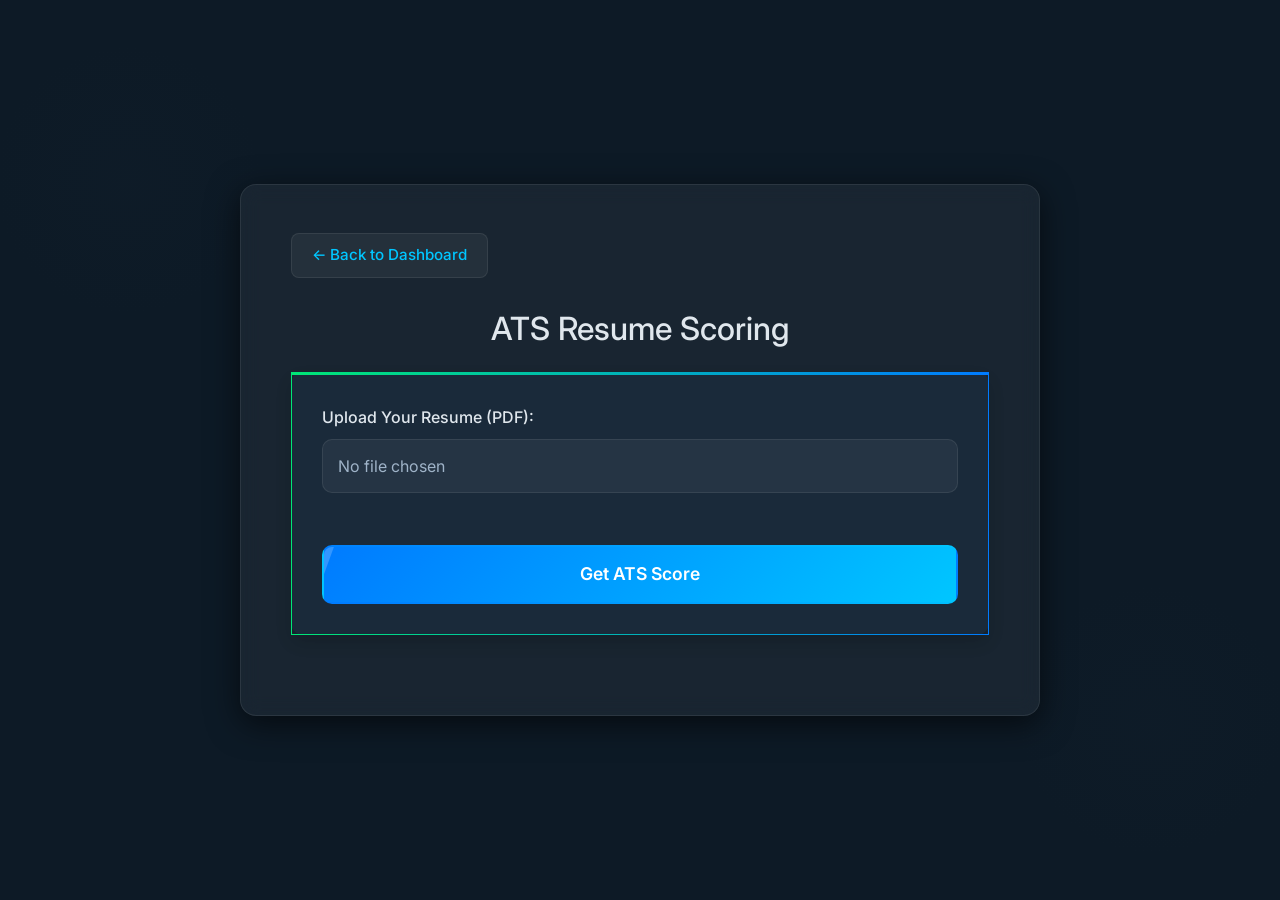
==== frontend/ats.html @ 173c1bef "chore: complete cleanup and deploy config" ====
<!DOCTYPE html>
<html lang="en">

<head>
  <meta charset="UTF-8">
  <meta name="viewport" content="width=device-width, initial-scale=1.0">
  <title>ATS Resume Score</title>
  <link href="https://cdn.jsdelivr.net/npm/bootstrap@5.3.0/dist/css/bootstrap.min.css" rel="stylesheet">
  <link href="https://fonts.googleapis.com/css2?family=Inter:wght@300;400;500;600;700;800&display=swap"
    rel="stylesheet">
  <script src="https://cdn.lordicon.com/lordicon.js"></script>

  <style>
    /* Global Variables - Directly from your provided CSS */
    :root {
      --primary-bg: #0d1a26;
      --secondary-bg: #1a2a3a;
      --accent-main: #007bff;
      --accent-light: #00c6ff;
      --highlight-green: #00e676;
      /* Vibrant green for dark theme highlights */

      --text-header: #ffffff;
      --text-body: #e0e7ed;
      --text-muted: #9fb3c8;

      --border-color: rgba(255, 255, 255, 0.08);
      --shadow-primary: rgba(0, 0, 0, 0.6);
      --shadow-secondary: rgba(0, 0, 0, 0.3);
      --glass-overlay: rgba(255, 255, 255, 0.05);
      --glass-blur: 10px;

      --gradient-button: linear-gradient(135deg, var(--accent-main) 0%, var(--accent-light) 100%);
      --gradient-card-border: linear-gradient(90deg, var(--highlight-green), var(--accent-main));

      /* RGB values for transparent colors */
      --highlight-green-rgb: 0, 230, 118;
      --accent-main-rgb: 0, 123, 255;
      --accent-light-rgb: 0, 198, 255;
      --text-header-rgb: 255, 255, 255;
      --text-body-rgb: 224, 231, 237;
    }

    /* Light Theme Overrides (using your provided Light Theme variables) */
    body.light-theme {
      --primary-bg: #f0f2f5;
      --secondary-bg: #ffffff;
      --accent-main: #1976d2;
      --accent-light: #2196f3;
      --highlight-green: #4caf50;

      --text-header: #212121;
      --text-body: #424242;
      --text-muted: #757575;

      --border-color: rgba(0, 0, 0, 0.08);
      --shadow-primary: rgba(0, 0, 0, 0.2);
      --shadow-secondary: rgba(0, 0, 0, 0.1);
      --glass-overlay: rgba(255, 255, 255, 0.5);

      --gradient-button: linear-gradient(135deg, var(--accent-main) 0%, var(--accent-light) 100%);
      --gradient-card-border: linear-gradient(90deg, var(--highlight-green), var(--accent-main));

      /* RGB values for transparent colors */
      --highlight-green-rgb: 76, 175, 80;
      --accent-main-rgb: 25, 118, 210;
      --accent-light-rgb: 33, 150, 243;
      --text-header-rgb: 33, 33, 33;
      --text-body-rgb: 66, 66, 66;
    }

    /* General Body Styling - Adopted from your provided CSS */
    body {
      margin: 0;
      padding: 0;
      box-sizing: border-box;
      font-family: 'Inter', sans-serif;
      transition: background-color 0.4s ease-in-out, color 0.4s ease-in-out, transform 0.4s ease-in-out,
        box-shadow 0.4s ease-in-out, border-color 0.4s ease-in-out, opacity 0.4s ease-in-out;
      background: var(--primary-bg);
      color: var(--text-body);
      min-height: 100vh;
      display: flex;
      align-items: center;
      justify-content: center;
      padding: 2rem;
      overflow-y: auto;
      /* Allow scrolling if content is long */
      background-image: radial-gradient(circle at 10% 20%, var(--secondary-bg-rgb-alpha-low) 0%, transparent 10%),
        radial-gradient(circle at 90% 80%, var(--secondary-bg-rgb-alpha-low) 0%, transparent 10%);
      background-size: cover;
      background-attachment: fixed;
    }

    body:not(.light-theme) {
      --secondary-bg-rgb-alpha-low: rgba(26, 42, 58, 0.08);
    }

    body.light-theme {
      --secondary-bg-rgb-alpha-low: rgba(0, 0, 0, 0.02);
    }

    /* Container Styling - Adopted from your provided CSS */
    .container {
      background: var(--glass-overlay);
      backdrop-filter: blur(var(--glass-blur));
      border-radius: 16px;
      padding: 40px 50px;
      /* Adjusted padding slightly for ATS content */
      box-shadow: 0 8px 32px var(--shadow-primary);
      text-align: center;
      width: 100%;
      max-width: 800px;
      /* Set specific max-width for ATS page content */
      margin: 0 auto;
      animation: fadeIn 1s ease-in-out;
      border: 1px solid var(--border-color);
      position: relative;
    }

    /* Main Heading */
    .h2.text-center.mb-4 {
      /* Target the existing specific Bootstrap classes */
      margin-bottom: 30px !important;
      /* Adjust margin */
      color: var(--text-header);
      /* Use header text color */
      font-size: 2.2rem;
      /* Make it larger */
      font-weight: 800;
      /* Bolder font weight */
      padding-bottom: 0;
      /* Remove previous padding for underline */
    }

    .h2.text-center.mb-4::after {
      content: none;
      /* Remove the old underline effect */
    }

    /* Card Styling (for form and results) - Combining your general card styles */
    .card.shadow.p-4 {
      background: var(--secondary-bg);
      border: 1px solid var(--border-color);
      border-radius: 12px;
      padding: 30px !important;
      /* Adjust padding */
      box-shadow: 0 6px 20px var(--shadow-primary);
      text-align: left;
      /* Align text within card */
      animation: fadeIn 0.5s ease-in-out;
      line-height: 1.5;
      border-top: 3px solid transparent;
      /* Mimic the card border gradient */
      border-image: var(--gradient-card-border);
      border-image-slice: 1;
      margin-bottom: 2rem !important;
      /* Add bottom margin to form card */
    }

    /* Form Label */
    .form-label {
      font-weight: 500;
      /* Slightly lighter than 600 from your original */
      color: var(--text-body);
      /* Use body text color */
      margin-bottom: 10px !important;
      /* Adjust margin */
      font-size: 1rem;
      /* Adjust font size */
      display: block;
      /* Ensure label is block for consistent spacing */
      text-align: left;
    }

    /* File Input - Corrected Styling */
    .file-input-wrapper {
      position: relative;
      display: block;
      /* Ensures it takes full width */
      width: 100%;
      margin-bottom: 1rem;
      /* Adjust margin as needed */
    }

    .file-input-display {
      background-color: var(--glass-overlay);
      color: var(--text-muted);
      /* Placeholder text color */
      border: 1px solid var(--border-color);
      border-radius: 10px;
      padding: 14px 15px;
      width: 100%;
      min-height: 48px;
      /* Standard height for form controls */
      display: flex;
      align-items: center;
      cursor: pointer;
      transition: border-color 0.3s ease, box-shadow 0.3s ease;
      overflow: hidden;
      /* Hide overflowing text */
      white-space: nowrap;
      /* Prevent text wrapping */
      text-overflow: ellipsis;
      /* Add ellipsis for long file names */
    }

    .file-input-display.has-file {
      color: var(--text-body);
      /* Color when a file is selected */
    }

    .file-input-display:hover {
      border-color: var(--accent-light);
    }

    .file-input-display:focus-within {
      /* Apply focus style when children are focused */
      border-color: var(--accent-light);
      box-shadow: 0 0 0 3px rgba(var(--accent-main-rgb), 0.2);
    }

    .form-control[type="file"] {
      position: absolute;
      left: 0;
      top: 0;
      width: 100%;
      height: 100%;
      opacity: 0;
      /* Hide the actual input */
      cursor: pointer;
    }


    /* Submit Button */
    .btn.btn-primary {
      width: 100%;
      padding: 14px;
      background: var(--gradient-button);
      /* Use the button gradient */
      color: var(--text-header);
      font-size: 1.1rem;
      font-weight: 600;
      border: 2px solid transparent;
      border-radius: 10px;
      cursor: pointer;
      transition: transform 0.3s ease, box-shadow 0.3s ease, border-color 0.3s ease;
      margin-top: 20px !important;
      /* Adjust margin */
      position: relative;
      overflow: hidden;
      display: flex;
      /* Use flexbox to center content and spinner */
      justify-content: center;
      align-items: center;
      gap: 10px;
      /* Space between text and spinner */
    }

    .btn.btn-primary::before {
      /* Shine effect for button */
      content: '';
      position: absolute;
      top: 0;
      left: -100%;
      width: 100%;
      height: 100%;
      background: var(--button-shine-color);
      transform: skewX(-20deg);
      transition: transform 0.6s ease-out;
    }

    body:not(.light-theme) .btn.btn-primary::before {
      --button-shine-color: rgba(255, 255, 255, 0.2);
    }

    body.light-theme .btn.btn-primary::before {
      --button-shine-color: rgba(255, 255, 255, 0.4);
    }

    .btn.btn-primary:hover::before {
      transform: translateX(100%) skewX(-20deg);
    }

    .btn.btn-primary:hover {
      transform: translateY(-3px) scale(1.02);
      box-shadow: 0 8px 25px var(--accent-main-shadow-button);
      border-color: var(--highlight-green);
      /* Green border on hover */
    }

    body:not(.light-theme) .btn.btn-primary:hover {
      --accent-main-shadow-button: rgba(0, 123, 255, 0.4);
    }

    body.light-theme .btn.btn-primary:hover {
      --accent-main-shadow-button: rgba(25, 118, 210, 0.3);
    }

    .btn.btn-primary:active {
      transform: translateY(0);
    }

    /* Loading Spinner */
    .spinner-border {
      width: 1.5rem;
      height: 1.5rem;
      border-width: 0.2em;
      /* Thinner spinner */
      color: var(--text-header);
      /* Spinner color */
      vertical-align: middle;
      margin-left: 0.5rem;
      /* Space from text */
    }

    .btn.btn-primary .spinner-border {
      display: none;
      /* Hidden by default */
    }

    .btn.btn-primary.loading .spinner-border {
      display: inline-block;
      /* Show when loading class is active */
    }

    .btn.btn-primary.loading .button-text {
      visibility: hidden;
      /* Hide text when loading */
      opacity: 0;
      width: 0;
      overflow: hidden;
    }

    .btn.btn-primary.loading {
      pointer-events: none;
      /* Disable button clicks while loading */
      background: var(--secondary-bg);
      /* Change background when loading, no gradient */
      border-color: var(--border-color);
      box-shadow: none;
      transform: none;
      /* Remove hover transform */
    }

    .btn.btn-primary.loading::before {
      content: none;
      /* Remove shine effect when loading */
    }


    /* Result Container & Card - Overriding Bootstrap's d-none */
    #result-container {
      animation: fadeIn 0.6s ease-out forwards;
      /* Fade-in animation */
      /* No direct display:block here as it's handled by your JS */
    }

    /* This rule ensures the card inside result-container looks right when visible */
    /* Result Container & Card - Overriding Bootstrap's d-none */
    #result-container {
      animation: fadeIn 0.6s ease-out forwards;
      /* Fade-in animation */
      /* No direct display:block here as it's handled by your JS */
    }

    /* This rule ensures the card inside result-container looks right when visible */
    #result-container>.mt-5.d-none {
      /* When JS removes d-none, this will apply the card styles */
      display: block !important;
      /* Ensure it overrides d-none */
      background: var(--secondary-bg);
      border: 1px solid var(--border-color);
      border-radius: 12px;
      padding: 30px !important;
      /* Adjust padding */
      box-shadow: 0 6px 20px var(--shadow-primary);
      text-align: left;
      /* Align text within card */
      animation: fadeIn 0.5s ease-in-out;
      line-height: 1.5;
      border-top: 3px solid transparent;
      /* Mimic the card border gradient */
      border-image: var(--gradient-card-border);
      border-image-slice: 1;
      margin-top: 2rem !important;
      /* Adjust margin for the main result card */
    }

    /* ATS Score Title and Badge */
    #result-container h4.mb-3 {
      font-weight: 700;
      color: var(--text-header);
      /* Use header text color */
      margin-bottom: 20px !important;
      /* Keep original margin for score title */
      display: flex;
      align-items: center;
      justify-content: center;
      /* Center score and text */
      font-size: 1.8rem;
      /* Make score heading larger */
      padding-top: 10px;
      /* Add some padding for visual balance */
    }

    #result-container h4.mb-3 span#score {
      background-color: var(--highlight-green) !important;
      /* Use highlight green for score badge */
      color: var(--text-header);
      /* White text on badge */
      padding: 0.8em 1.2em;
      /* Larger padding for a more prominent badge */
      border-radius: 30px;
      /* Pill shape */
      font-size: 1.5rem !important;
      /* Larger score number */
      font-weight: 800;
      /* Extra bold */
      margin-left: 20px;
      /* Increased space from title */
      min-width: 80px;
      /* Ensure consistent width */
      text-align: center;
      box-shadow: 0 6px 20px rgba(var(--highlight-green-rgb), 0.4);
      /* Stronger shadow to pop */
    }

    /* Summary Paragraph */
    p#summary {
      color: var(--text-muted);
      /* Use muted text color */
      font-size: 1.05rem;
      line-height: 1.7;
      margin-bottom: 20px !important;
      /* Reduced margin below summary */
      font-style: normal !important;
      /* Ensure not italic if it was */
      text-align: center;
      /* Center align summary */
    }

    /* Section Headings (Strengths, Suggestions) */
    #result-container .mt-4 h5 {
      /* Targeting h5 directly within mt-4 */
      font-weight: 600;
      color: var(--accent-light);
      /* Use accent light color for subheadings */
      margin-top: 1.5rem !important;
      /* Adjusted: Reduce space between sections */
      margin-bottom: 15px !important;
      border-bottom: 1px solid var(--border-color);
      /* Use border color for separator */
      padding-bottom: 10px;
      font-size: 1.4rem;
      /* Adjust font size */
    }


    /* List Items (Strengths, Suggestions) - VISUAL ENHANCEMENT */
    .list-group-flush .list-group-item {
      background: transparent;
      /* Make list items transparent */
      border: none;
      padding: 10px 0 10px 30px;
      /* Add padding for icon */
      color: var(--text-body);
      /* Use body text color */
      font-size: 1rem;
      line-height: 1.6;
      position: relative;
      /* For icon positioning */
      text-align: left;
    }

    .list-group-flush .list-group-item:last-child {
      border-bottom: none;
    }

    /* Icons for Strengths & Suggestions */
    #strengths .list-group-item::before {
      content: '✅';
      /* Checkmark icon */
      position: absolute;
      left: 0;
      top: 50%;
      transform: translateY(-50%);
      font-size: 1.1em;
      margin-right: 10px;
    }

    #suggestions .list-group-item::before {
      content: '🛠️';
      /* Wrench/Tool icon */
      position: absolute;
      left: 0;
      top: 50%;
      transform: translateY(-50%);
      font-size: 1.1em;
      margin-right: 10px;
    }

    /* Keyframe Animations from your provided CSS */
    @keyframes fadeIn {
      from {
        opacity: 0;
        transform: scale(0.95);
      }

      to {
        opacity: 1;
        transform: scale(1);
      }
    }

    /* Spinner animation */
    @keyframes spin {
      0% {
        transform: rotate(0deg);
      }

      100% {
        transform: rotate(360deg);
      }
    }

    /* Responsive adjustments */
    @media (max-width: 768px) {
      body {
        padding: 1rem;
      }

      .container {
        padding: 30px 20px;
        max-width: 100%;
      }

      /* Back to Dashboard button */
      .back-to-dashboard-container {
        text-align: center;
        /* Center the button on small screens */
        margin-bottom: 1.5rem !important;
      }

      .back-to-dashboard-btn {
        width: 100%;
        /* Full width on small screens */
        font-size: 0.9rem;
        padding: 10px 15px;
      }

      .h2.text-center.mb-4 {
        font-size: 1.8rem;
        margin-bottom: 20px !important;
      }

      .card.shadow.p-4,
      #result-container>.mt-5.d-none {
        padding: 1.5rem !important;
      }

      .btn.btn-primary {
        padding: 12px;
        font-size: 1rem;
      }

      #result-container h4.mb-3 {
        font-size: 1.5rem;
        margin-bottom: 15px !important;
      }

      #result-container h4.mb-3 span#score {
        font-size: 1.1rem !important;
        padding: 0.5em 0.9em;
      }

      p#summary {
        font-size: 0.95rem;
        margin-bottom: 1.5rem !important;
      }

      /* Responsive adjustments */
@media (max-width: 768px) {
  /* ... (previous responsive CSS) ... */

  #result-container .mt-4 h5 {
    font-size: 1.2rem;
    margin-top: 1rem !important; /* Further reduce space on small screens */
    margin-bottom: 0.8rem !important;
  }
}

      .list-group-flush .list-group-item {
        font-size: 0.9rem;
        padding-left: 25px;
        /* Adjust padding for smaller screens */
      }

      #strengths .list-group-item::before,
      #suggestions .list-group-item::before {
        font-size: 1em;
      }
    }

    /* Styles for the "Back to Dashboard" button */
    .back-to-dashboard-container {
      text-align: left;
      /* Align button to the left */
      margin-bottom: 2rem !important;
      /* Space below button */
    }

    .back-to-dashboard-btn {
      display: inline-block;
      background-color: var(--glass-overlay);
      color: var(--accent-light);
      /* Use accent-light for text */
      text-decoration: none;
      font-weight: 500;
      font-size: 0.95rem;
      padding: 10px 20px;
      border-radius: 8px;
      transition: background-color 0.3s ease, transform 0.2s ease, border-color 0.3s ease;
      border: 1px solid var(--border-color);
      /* Add a subtle border */
    }

    .back-to-dashboard-btn:hover {
      background-color: rgba(var(--text-header-rgb), 0.1);
      /* Lighter glass effect on hover */
      transform: translateX(-5px);
      /* Slide left effect */
      color: var(--accent-light);
      /* Keep text color consistent on hover */
      text-decoration: none;
      /* Remove underline on hover */
      border-color: var(--accent-main);
      /* Highlight border on hover */
    }

    /* Error Message Styling */
    .error-message {
        color: #ef4444; /* Red text */
        background-color: #fee2e2; /* Light red background */
        padding: 15px;
        border-radius: 8px;
        margin-top: 20px;
        font-weight: 500;
        text-align: center;
        border: 1px solid #ef4444; /* Red border */
        display: none; /* Hidden by default */
    }
    .hidden {
        display: none !important;
    }
    /* Ensure .error-message is always block when not hidden */
    .error-message:not(.hidden) {
        display: block !important;
    }
  </style>
</head>

<body>
  <div class="container py-5">
    <div class="back-to-dashboard-container">
      <a href="dashboard.html" class="back-to-dashboard-btn">← Back to Dashboard</a>
    </div>

    <h2 class="text-center mb-4">ATS Resume Scoring</h2>

    <form id="resume-form" class="card shadow p-4" enctype="multipart/form-data" method="post">
      <div class="mb-3">
        <label for="resume" class="form-label">Upload Your Resume (PDF):</label>
        <div class="file-input-wrapper">
          <span id="file-name-display" class="file-input-display">No file chosen</span>
          <input class="form-control" type="file" id="resume" name="resume" accept="application/pdf" required>
        </div>
      </div>
      <button type="submit" class="btn btn-primary">
        <span class="button-text">Get ATS Score</span>
        <div class="spinner-border text-light" role="status">
          <span class="visually-hidden">Loading...</span>
        </div>
      </button>
    </form>

    <!-- ATS Error Display Element -->
    <div id="atsErrorDisplay" class="error-message hidden">
        <!-- Error messages will be displayed here -->
    </div>

    <div id="result-container" class="mt-5 d-none">
      <h4 class="mb-3">📊 ATS Score: <span id="score" class="badge bg-success fs-5"></span></h4>
      <p id="summary" class="fst-italic text-muted"></p>

      <div class="mt-4">
        <h5>✅ Strengths</h5>
        <ul id="strengths" class="list-group list-group-flush"></ul>
      </div>

      <div class="mt-4">
        <h5>🛠 Suggestions for Improvement</h5>
        <ul id="suggestions" class="list-group list-group-flush"></ul>
      </div>
    </div>
  </div>

  <script src="https://cdn.jsdelivr.net/npm/bootstrap@5.3.0/dist/js/bootstrap.bundle.min.js"></script>
  <script>
    document.addEventListener('DOMContentLoaded', () => {
      const form = document.getElementById('resume-form');
      const fileInput = document.getElementById('resume');
      const submitButton = document.querySelector('.btn.btn-primary'); 
      const resultContainer = document.getElementById('result-container');
      const scoreEl = document.getElementById('score');
      const summaryEl = document.getElementById('summary');
      const strengthsEl = document.getElementById('strengths');
      const suggestionsEl = document.getElementById('suggestions');
      
      const atsErrorDisplay = document.getElementById('atsErrorDisplay');

      form.addEventListener('submit', async (e) => {
        e.preventDefault();

        const file = fileInput.files[0];
        if (!file) {
          alert('Please select a resume file.'); 
          return;
        }

        // Show loading state
        submitButton.classList.add('loading');
        resultContainer.classList.add('d-none'); 
        
        // Clear and hide previous ATS errors
        atsErrorDisplay.classList.add('hidden');
        atsErrorDisplay.innerText = '';

        const formData = new FormData();
        formData.append('resume', file);

        try {
          const res = await fetch('https://resumate-ewtu.onrender.com/api/ats-score', {
            method: 'POST',
            body: formData
          });

          if (!res.ok) { 
            const rawErrorText = await res.text();
            console.error('❌ Raw Backend Error Response Text:', rawErrorText);

            let errorData = {};
            try {
                errorData = JSON.parse(rawErrorText);
            } catch (parseError) {
                console.error('❌ Failed to parse backend error response as JSON:', parseError);
                errorData = { reason: rawErrorText }; 
            }
            
            let userFacingMessage = 'Something went wrong while scoring the resume. Please try again.'; 

            if (res.status === 429) {
              userFacingMessage = '⚠️ AI assistant is currently unavailable due to quota limits. Please try again later.';
            } else {
              console.error('❌ Backend Error for ATS score (parsed):', res.status, errorData);
              userFacingMessage = `❌ An error occurred during ATS scoring: ${errorData.reason || 'Unknown error'}.`;
            }
            
            atsErrorDisplay.innerText = userFacingMessage;
            atsErrorDisplay.classList.remove('hidden');
            
            scoreEl.textContent = 'N/A';
            summaryEl.textContent = 'No data.';
            strengthsEl.innerHTML = '';
            suggestionsEl.innerHTML = '';
            
            return; 
          }

          const data = await res.json();

          let scoreValue = 'N/A';
          if (typeof data.score === 'number') { 
            scoreValue = data.score + '%';
          } else if (typeof data.score === 'string') { 
            scoreValue = data.score.replace(/%/g, '') + '%'; 
          }
          scoreEl.textContent = scoreValue;
          summaryEl.textContent = data.summary ?? 'No summary.';

          let parsed = { strengths: [], suggestions: [] };

          try {
            if (data.raw && data.raw.includes('```json')) {
              const match = data.raw.match(/```json\s*([\s\S]*?)\s*```/);
              if (match && match[1]) parsed = JSON.parse(match[1]);
            } else if (data.raw) {
              parsed = JSON.parse(data.raw);
            }
          } catch (err) {
            console.warn('⚠️ Gemini JSON parsing failed (for ATS suggestions):', err);
            strengthsEl.innerHTML = '<li class="list-group-item text-red-500">Could not parse strengths from AI response.</li>';
            suggestionsEl.innerHTML = '<li class="list-group-item text-red-500">Could not parse suggestions from AI response.</li>';
            resultContainer.classList.remove('d-none'); 
            return; 
          }

          strengthsEl.innerHTML = '';
          (parsed.strengths || []).forEach(item => {
            const li = document.createElement('li');
            li.className = 'list-group-item';
            li.textContent = item;
            strengthsEl.appendChild(li);
          });

          suggestionsEl.innerHTML = '';
          (parsed.suggestions || []).forEach(item => {
            const li = document.createElement('li');
            li.className = 'list-group-item';
            li.textContent = item;
            suggestionsEl.appendChild(li);
          });

          resultContainer.classList.remove('d-none'); 
        } catch (err) {
          console.error('❌ Frontend Error (Network/Unexpected for ATS):', err);
          atsErrorDisplay.innerText = 'Network error. Please check your internet connection and try again.';
          atsErrorDisplay.classList.remove('hidden');
          
          scoreEl.textContent = 'N/A';
          summaryEl.textContent = 'No data.';
          strengthsEl.innerHTML = '';
          suggestionsEl.innerHTML = '';
        } finally {
          submitButton.classList.remove('loading');
        }
      });

      const resumeInput = document.getElementById('resume');
      const fileNameDisplay = document.getElementById('file-name-display');

      resumeInput.addEventListener('change', function () {
        if (this.files && this.files.length > 0) {
          fileNameDisplay.textContent = this.files[0].name;
          fileNameDisplay.classList.add('has-file');
        } else {
          fileNameDisplay.textContent = 'No file chosen';
          fileNameDisplay.classList.remove('has-file');
        }
      });
    });
  </script>
</body>

</html>
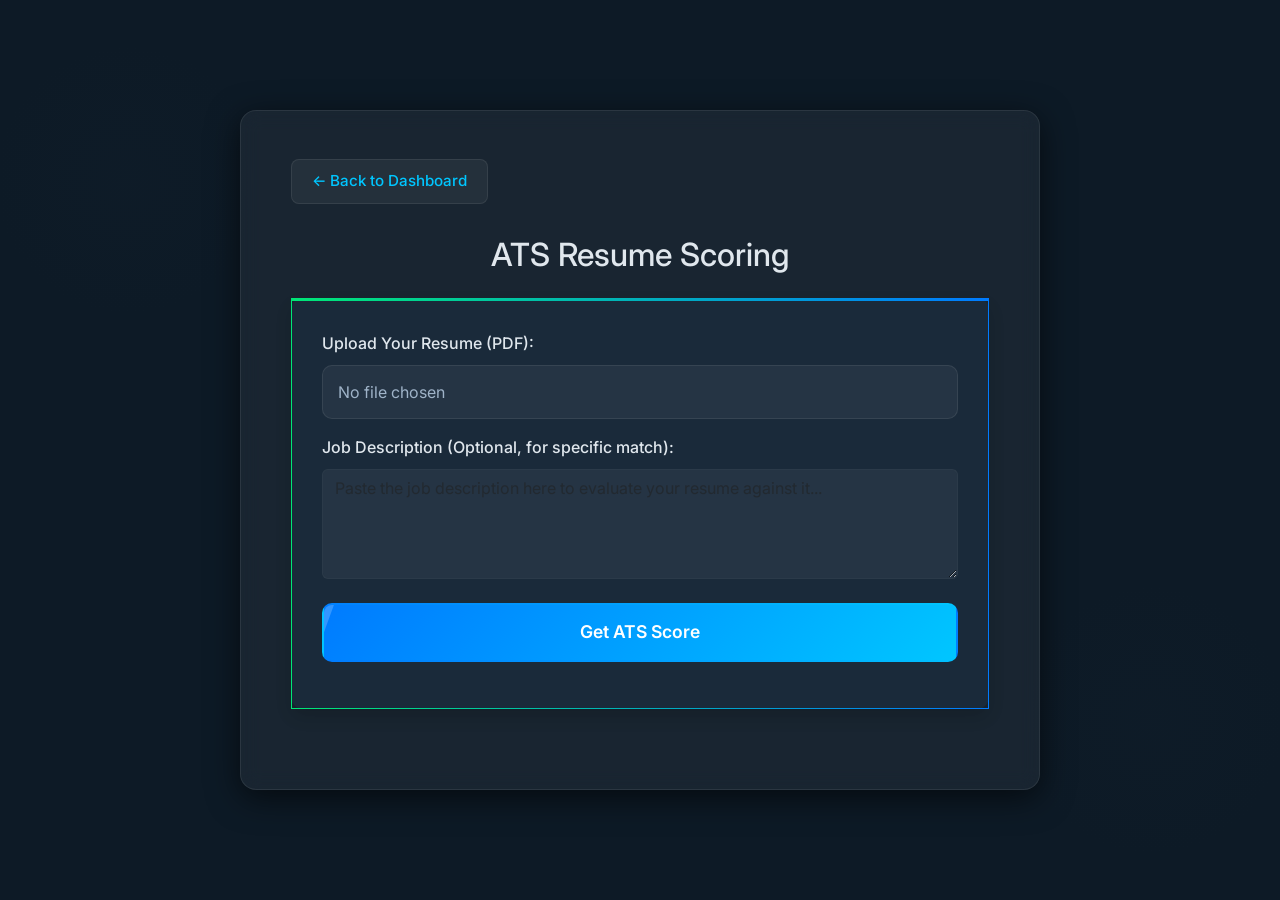
==== commit 5dd4970c: "feat: integrate ats_matcher.py with frontend JD input" ====
--- a/frontend/ats.html
+++ b/frontend/ats.html
@@ -2,854 +2,861 @@
 <html lang="en">
 
 <head>
-  <meta charset="UTF-8">
-  <meta name="viewport" content="width=device-width, initial-scale=1.0">
-  <title>ATS Resume Score</title>
-  <link href="https://cdn.jsdelivr.net/npm/bootstrap@5.3.0/dist/css/bootstrap.min.css" rel="stylesheet">
-  <link href="https://fonts.googleapis.com/css2?family=Inter:wght@300;400;500;600;700;800&display=swap"
-    rel="stylesheet">
-  <script src="https://cdn.lordicon.com/lordicon.js"></script>
-
-  <style>
-    /* Global Variables - Directly from your provided CSS */
-    :root {
-      --primary-bg: #0d1a26;
-      --secondary-bg: #1a2a3a;
-      --accent-main: #007bff;
-      --accent-light: #00c6ff;
-      --highlight-green: #00e676;
-      /* Vibrant green for dark theme highlights */
-
-      --text-header: #ffffff;
-      --text-body: #e0e7ed;
-      --text-muted: #9fb3c8;
-
-      --border-color: rgba(255, 255, 255, 0.08);
-      --shadow-primary: rgba(0, 0, 0, 0.6);
-      --shadow-secondary: rgba(0, 0, 0, 0.3);
-      --glass-overlay: rgba(255, 255, 255, 0.05);
-      --glass-blur: 10px;
-
-      --gradient-button: linear-gradient(135deg, var(--accent-main) 0%, var(--accent-light) 100%);
-      --gradient-card-border: linear-gradient(90deg, var(--highlight-green), var(--accent-main));
-
-      /* RGB values for transparent colors */
-      --highlight-green-rgb: 0, 230, 118;
-      --accent-main-rgb: 0, 123, 255;
-      --accent-light-rgb: 0, 198, 255;
-      --text-header-rgb: 255, 255, 255;
-      --text-body-rgb: 224, 231, 237;
-    }
-
-    /* Light Theme Overrides (using your provided Light Theme variables) */
-    body.light-theme {
-      --primary-bg: #f0f2f5;
-      --secondary-bg: #ffffff;
-      --accent-main: #1976d2;
-      --accent-light: #2196f3;
-      --highlight-green: #4caf50;
-
-      --text-header: #212121;
-      --text-body: #424242;
-      --text-muted: #757575;
-
-      --border-color: rgba(0, 0, 0, 0.08);
-      --shadow-primary: rgba(0, 0, 0, 0.2);
-      --shadow-secondary: rgba(0, 0, 0, 0.1);
-      --glass-overlay: rgba(255, 255, 255, 0.5);
-
-      --gradient-button: linear-gradient(135deg, var(--accent-main) 0%, var(--accent-light) 100%);
-      --gradient-card-border: linear-gradient(90deg, var(--highlight-green), var(--accent-main));
-
-      /* RGB values for transparent colors */
-      --highlight-green-rgb: 76, 175, 80;
-      --accent-main-rgb: 25, 118, 210;
-      --accent-light-rgb: 33, 150, 243;
-      --text-header-rgb: 33, 33, 33;
-      --text-body-rgb: 66, 66, 66;
-    }
-
-    /* General Body Styling - Adopted from your provided CSS */
-    body {
-      margin: 0;
-      padding: 0;
-      box-sizing: border-box;
-      font-family: 'Inter', sans-serif;
-      transition: background-color 0.4s ease-in-out, color 0.4s ease-in-out, transform 0.4s ease-in-out,
-        box-shadow 0.4s ease-in-out, border-color 0.4s ease-in-out, opacity 0.4s ease-in-out;
-      background: var(--primary-bg);
-      color: var(--text-body);
-      min-height: 100vh;
-      display: flex;
-      align-items: center;
-      justify-content: center;
-      padding: 2rem;
-      overflow-y: auto;
-      /* Allow scrolling if content is long */
-      background-image: radial-gradient(circle at 10% 20%, var(--secondary-bg-rgb-alpha-low) 0%, transparent 10%),
-        radial-gradient(circle at 90% 80%, var(--secondary-bg-rgb-alpha-low) 0%, transparent 10%);
-      background-size: cover;
-      background-attachment: fixed;
-    }
-
-    body:not(.light-theme) {
-      --secondary-bg-rgb-alpha-low: rgba(26, 42, 58, 0.08);
-    }
-
-    body.light-theme {
-      --secondary-bg-rgb-alpha-low: rgba(0, 0, 0, 0.02);
-    }
-
-    /* Container Styling - Adopted from your provided CSS */
-    .container {
-      background: var(--glass-overlay);
-      backdrop-filter: blur(var(--glass-blur));
-      border-radius: 16px;
-      padding: 40px 50px;
-      /* Adjusted padding slightly for ATS content */
-      box-shadow: 0 8px 32px var(--shadow-primary);
-      text-align: center;
-      width: 100%;
-      max-width: 800px;
-      /* Set specific max-width for ATS page content */
-      margin: 0 auto;
-      animation: fadeIn 1s ease-in-out;
-      border: 1px solid var(--border-color);
-      position: relative;
-    }
-
-    /* Main Heading */
-    .h2.text-center.mb-4 {
-      /* Target the existing specific Bootstrap classes */
-      margin-bottom: 30px !important;
-      /* Adjust margin */
-      color: var(--text-header);
-      /* Use header text color */
-      font-size: 2.2rem;
-      /* Make it larger */
-      font-weight: 800;
-      /* Bolder font weight */
-      padding-bottom: 0;
-      /* Remove previous padding for underline */
-    }
-
-    .h2.text-center.mb-4::after {
-      content: none;
-      /* Remove the old underline effect */
-    }
-
-    /* Card Styling (for form and results) - Combining your general card styles */
-    .card.shadow.p-4 {
-      background: var(--secondary-bg);
-      border: 1px solid var(--border-color);
-      border-radius: 12px;
-      padding: 30px !important;
-      /* Adjust padding */
-      box-shadow: 0 6px 20px var(--shadow-primary);
-      text-align: left;
-      /* Align text within card */
-      animation: fadeIn 0.5s ease-in-out;
-      line-height: 1.5;
-      border-top: 3px solid transparent;
-      /* Mimic the card border gradient */
-      border-image: var(--gradient-card-border);
-      border-image-slice: 1;
-      margin-bottom: 2rem !important;
-      /* Add bottom margin to form card */
-    }
-
-    /* Form Label */
-    .form-label {
-      font-weight: 500;
-      /* Slightly lighter than 600 from your original */
-      color: var(--text-body);
-      /* Use body text color */
-      margin-bottom: 10px !important;
-      /* Adjust margin */
-      font-size: 1rem;
-      /* Adjust font size */
-      display: block;
-      /* Ensure label is block for consistent spacing */
-      text-align: left;
-    }
-
-    /* File Input - Corrected Styling */
-    .file-input-wrapper {
-      position: relative;
-      display: block;
-      /* Ensures it takes full width */
-      width: 100%;
-      margin-bottom: 1rem;
-      /* Adjust margin as needed */
-    }
-
-    .file-input-display {
-      background-color: var(--glass-overlay);
-      color: var(--text-muted);
-      /* Placeholder text color */
-      border: 1px solid var(--border-color);
-      border-radius: 10px;
-      padding: 14px 15px;
-      width: 100%;
-      min-height: 48px;
-      /* Standard height for form controls */
-      display: flex;
-      align-items: center;
-      cursor: pointer;
-      transition: border-color 0.3s ease, box-shadow 0.3s ease;
-      overflow: hidden;
-      /* Hide overflowing text */
-      white-space: nowrap;
-      /* Prevent text wrapping */
-      text-overflow: ellipsis;
-      /* Add ellipsis for long file names */
-    }
-
-    .file-input-display.has-file {
-      color: var(--text-body);
-      /* Color when a file is selected */
-    }
-
-    .file-input-display:hover {
-      border-color: var(--accent-light);
-    }
-
-    .file-input-display:focus-within {
-      /* Apply focus style when children are focused */
-      border-color: var(--accent-light);
-      box-shadow: 0 0 0 3px rgba(var(--accent-main-rgb), 0.2);
-    }
-
-    .form-control[type="file"] {
-      position: absolute;
-      left: 0;
-      top: 0;
-      width: 100%;
-      height: 100%;
-      opacity: 0;
-      /* Hide the actual input */
-      cursor: pointer;
-    }
-
-
-    /* Submit Button */
-    .btn.btn-primary {
-      width: 100%;
-      padding: 14px;
-      background: var(--gradient-button);
-      /* Use the button gradient */
-      color: var(--text-header);
-      font-size: 1.1rem;
-      font-weight: 600;
-      border: 2px solid transparent;
-      border-radius: 10px;
-      cursor: pointer;
-      transition: transform 0.3s ease, box-shadow 0.3s ease, border-color 0.3s ease;
-      margin-top: 20px !important;
-      /* Adjust margin */
-      position: relative;
-      overflow: hidden;
-      display: flex;
-      /* Use flexbox to center content and spinner */
-      justify-content: center;
-      align-items: center;
-      gap: 10px;
-      /* Space between text and spinner */
-    }
-
-    .btn.btn-primary::before {
-      /* Shine effect for button */
-      content: '';
-      position: absolute;
-      top: 0;
-      left: -100%;
-      width: 100%;
-      height: 100%;
-      background: var(--button-shine-color);
-      transform: skewX(-20deg);
-      transition: transform 0.6s ease-out;
-    }
-
-    body:not(.light-theme) .btn.btn-primary::before {
-      --button-shine-color: rgba(255, 255, 255, 0.2);
-    }
-
-    body.light-theme .btn.btn-primary::before {
-      --button-shine-color: rgba(255, 255, 255, 0.4);
-    }
-
-    .btn.btn-primary:hover::before {
-      transform: translateX(100%) skewX(-20deg);
-    }
-
-    .btn.btn-primary:hover {
-      transform: translateY(-3px) scale(1.02);
-      box-shadow: 0 8px 25px var(--accent-main-shadow-button);
-      border-color: var(--highlight-green);
-      /* Green border on hover */
-    }
-
-    body:not(.light-theme) .btn.btn-primary:hover {
-      --accent-main-shadow-button: rgba(0, 123, 255, 0.4);
-    }
-
-    body.light-theme .btn.btn-primary:hover {
-      --accent-main-shadow-button: rgba(25, 118, 210, 0.3);
-    }
-
-    .btn.btn-primary:active {
-      transform: translateY(0);
-    }
-
-    /* Loading Spinner */
-    .spinner-border {
-      width: 1.5rem;
-      height: 1.5rem;
-      border-width: 0.2em;
-      /* Thinner spinner */
-      color: var(--text-header);
-      /* Spinner color */
-      vertical-align: middle;
-      margin-left: 0.5rem;
-      /* Space from text */
-    }
-
-    .btn.btn-primary .spinner-border {
-      display: none;
-      /* Hidden by default */
-    }
-
-    .btn.btn-primary.loading .spinner-border {
-      display: inline-block;
-      /* Show when loading class is active */
-    }
-
-    .btn.btn-primary.loading .button-text {
-      visibility: hidden;
-      /* Hide text when loading */
-      opacity: 0;
-      width: 0;
-      overflow: hidden;
-    }
-
-    .btn.btn-primary.loading {
-      pointer-events: none;
-      /* Disable button clicks while loading */
-      background: var(--secondary-bg);
-      /* Change background when loading, no gradient */
-      border-color: var(--border-color);
-      box-shadow: none;
-      transform: none;
-      /* Remove hover transform */
-    }
-
-    .btn.btn-primary.loading::before {
-      content: none;
-      /* Remove shine effect when loading */
-    }
-
-
-    /* Result Container & Card - Overriding Bootstrap's d-none */
-    #result-container {
-      animation: fadeIn 0.6s ease-out forwards;
-      /* Fade-in animation */
-      /* No direct display:block here as it's handled by your JS */
-    }
-
-    /* This rule ensures the card inside result-container looks right when visible */
-    /* Result Container & Card - Overriding Bootstrap's d-none */
-    #result-container {
-      animation: fadeIn 0.6s ease-out forwards;
-      /* Fade-in animation */
-      /* No direct display:block here as it's handled by your JS */
-    }
-
-    /* This rule ensures the card inside result-container looks right when visible */
-    #result-container>.mt-5.d-none {
-      /* When JS removes d-none, this will apply the card styles */
-      display: block !important;
-      /* Ensure it overrides d-none */
-      background: var(--secondary-bg);
-      border: 1px solid var(--border-color);
-      border-radius: 12px;
-      padding: 30px !important;
-      /* Adjust padding */
-      box-shadow: 0 6px 20px var(--shadow-primary);
-      text-align: left;
-      /* Align text within card */
-      animation: fadeIn 0.5s ease-in-out;
-      line-height: 1.5;
-      border-top: 3px solid transparent;
-      /* Mimic the card border gradient */
-      border-image: var(--gradient-card-border);
-      border-image-slice: 1;
-      margin-top: 2rem !important;
-      /* Adjust margin for the main result card */
-    }
-
-    /* ATS Score Title and Badge */
-    #result-container h4.mb-3 {
-      font-weight: 700;
-      color: var(--text-header);
-      /* Use header text color */
-      margin-bottom: 20px !important;
-      /* Keep original margin for score title */
-      display: flex;
-      align-items: center;
-      justify-content: center;
-      /* Center score and text */
-      font-size: 1.8rem;
-      /* Make score heading larger */
-      padding-top: 10px;
-      /* Add some padding for visual balance */
-    }
-
-    #result-container h4.mb-3 span#score {
-      background-color: var(--highlight-green) !important;
-      /* Use highlight green for score badge */
-      color: var(--text-header);
-      /* White text on badge */
-      padding: 0.8em 1.2em;
-      /* Larger padding for a more prominent badge */
-      border-radius: 30px;
-      /* Pill shape */
-      font-size: 1.5rem !important;
-      /* Larger score number */
-      font-weight: 800;
-      /* Extra bold */
-      margin-left: 20px;
-      /* Increased space from title */
-      min-width: 80px;
-      /* Ensure consistent width */
-      text-align: center;
-      box-shadow: 0 6px 20px rgba(var(--highlight-green-rgb), 0.4);
-      /* Stronger shadow to pop */
-    }
-
-    /* Summary Paragraph */
-    p#summary {
-      color: var(--text-muted);
-      /* Use muted text color */
-      font-size: 1.05rem;
-      line-height: 1.7;
-      margin-bottom: 20px !important;
-      /* Reduced margin below summary */
-      font-style: normal !important;
-      /* Ensure not italic if it was */
-      text-align: center;
-      /* Center align summary */
-    }
-
-    /* Section Headings (Strengths, Suggestions) */
-    #result-container .mt-4 h5 {
-      /* Targeting h5 directly within mt-4 */
-      font-weight: 600;
-      color: var(--accent-light);
-      /* Use accent light color for subheadings */
-      margin-top: 1.5rem !important;
-      /* Adjusted: Reduce space between sections */
-      margin-bottom: 15px !important;
-      border-bottom: 1px solid var(--border-color);
-      /* Use border color for separator */
-      padding-bottom: 10px;
-      font-size: 1.4rem;
-      /* Adjust font size */
-    }
-
-
-    /* List Items (Strengths, Suggestions) - VISUAL ENHANCEMENT */
-    .list-group-flush .list-group-item {
-      background: transparent;
-      /* Make list items transparent */
-      border: none;
-      padding: 10px 0 10px 30px;
-      /* Add padding for icon */
-      color: var(--text-body);
-      /* Use body text color */
-      font-size: 1rem;
-      line-height: 1.6;
-      position: relative;
-      /* For icon positioning */
-      text-align: left;
-    }
-
-    .list-group-flush .list-group-item:last-child {
-      border-bottom: none;
-    }
-
-    /* Icons for Strengths & Suggestions */
-    #strengths .list-group-item::before {
-      content: '✅';
-      /* Checkmark icon */
-      position: absolute;
-      left: 0;
-      top: 50%;
-      transform: translateY(-50%);
-      font-size: 1.1em;
-      margin-right: 10px;
-    }
-
-    #suggestions .list-group-item::before {
-      content: '🛠️';
-      /* Wrench/Tool icon */
-      position: absolute;
-      left: 0;
-      top: 50%;
-      transform: translateY(-50%);
-      font-size: 1.1em;
-      margin-right: 10px;
-    }
-
-    /* Keyframe Animations from your provided CSS */
-    @keyframes fadeIn {
-      from {
-        opacity: 0;
-        transform: scale(0.95);
-      }
-
-      to {
-        opacity: 1;
-        transform: scale(1);
-      }
-    }
-
-    /* Spinner animation */
-    @keyframes spin {
-      0% {
-        transform: rotate(0deg);
-      }
-
-      100% {
-        transform: rotate(360deg);
-      }
-    }
-
-    /* Responsive adjustments */
-    @media (max-width: 768px) {
-      body {
-        padding: 1rem;
-      }
-
-      .container {
-        padding: 30px 20px;
-        max-width: 100%;
-      }
-
-      /* Back to Dashboard button */
-      .back-to-dashboard-container {
-        text-align: center;
-        /* Center the button on small screens */
-        margin-bottom: 1.5rem !important;
-      }
-
-      .back-to-dashboard-btn {
-        width: 100%;
-        /* Full width on small screens */
-        font-size: 0.9rem;
-        padding: 10px 15px;
-      }
-
-      .h2.text-center.mb-4 {
-        font-size: 1.8rem;
-        margin-bottom: 20px !important;
-      }
-
-      .card.shadow.p-4,
-      #result-container>.mt-5.d-none {
-        padding: 1.5rem !important;
-      }
-
-      .btn.btn-primary {
-        padding: 12px;
-        font-size: 1rem;
-      }
-
-      #result-container h4.mb-3 {
-        font-size: 1.5rem;
-        margin-bottom: 15px !important;
-      }
-
-      #result-container h4.mb-3 span#score {
-        font-size: 1.1rem !important;
-        padding: 0.5em 0.9em;
-      }
-
-      p#summary {
-        font-size: 0.95rem;
-        margin-bottom: 1.5rem !important;
-      }
-
-      /* Responsive adjustments */
+ <meta charset="UTF-8">
+ <meta name="viewport" content="width=device-width, initial-scale=1.0">
+ <title>ATS Resume Score</title>
+ <link href="https://cdn.jsdelivr.net/npm/bootstrap@5.3.0/dist/css/bootstrap.min.css" rel="stylesheet">
+ <link href="https://fonts.googleapis.com/css2?family=Inter:wght@300;400;500;600;700;800&display=swap"
+ rel="stylesheet">
+ <script src="https://cdn.lordicon.com/lordicon.js"></script>
+
+ <style>
+ /* Global Variables - Directly from your provided CSS */
+ :root {
+ --primary-bg: #0d1a26;
+ --secondary-bg: #1a2a3a;
+ --accent-main: #007bff;
+ --accent-light: #00c6ff;
+ --highlight-green: #00e676;
+ /* Vibrant green for dark theme highlights */
+
+ --text-header: #ffffff;
+ --text-body: #e0e7ed;
+ --text-muted: #9fb3c8;
+
+ --border-color: rgba(255, 255, 255, 0.08);
+ --shadow-primary: rgba(0, 0, 0, 0.6);
+ --shadow-secondary: rgba(0, 0, 0, 0.3);
+ --glass-overlay: rgba(255, 255, 255, 0.05);
+ --glass-blur: 10px;
+
+ --gradient-button: linear-gradient(135deg, var(--accent-main) 0%, var(--accent-light) 100%);
+ --gradient-card-border: linear-gradient(90deg, var(--highlight-green), var(--accent-main));
+
+ /* RGB values for transparent colors */
+ --highlight-green-rgb: 0, 230, 118;
+ --accent-main-rgb: 0, 123, 255;
+ --accent-light-rgb: 0, 198, 255;
+ --text-header-rgb: 255, 255, 255;
+ --text-body-rgb: 224, 231, 237;
+ }
+
+ /* Light Theme Overrides (using your provided Light Theme variables) */
+ body.light-theme {
+ --primary-bg: #f0f2f5;
+ --secondary-bg: #ffffff;
+ --accent-main: #1976d2;
+ --accent-light: #2196f3;
+ --highlight-green: #4caf50;
+
+ --text-header: #212121;
+ --text-body: #424242;
+ --text-muted: #757575;
+
+ --border-color: rgba(0, 0, 0, 0.08);
+ --shadow-primary: rgba(0, 0, 0, 0.2);
+ --shadow-secondary: rgba(0, 0, 0, 0.1);
+ --glass-overlay: rgba(255, 255, 255, 0.5);
+
+ --gradient-button: linear-gradient(135deg, var(--accent-main) 0%, var(--accent-light) 100%);
+ --gradient-card-border: linear-gradient(90deg, var(--highlight-green), var(--accent-main));
+
+ /* RGB values for transparent colors */
+ --highlight-green-rgb: 76, 175, 80;
+ --accent-main-rgb: 25, 118, 210;
+ --accent-light-rgb: 33, 150, 243;
+ --text-header-rgb: 33, 33, 33;
+ --text-body-rgb: 66, 66, 66;
+ }
+
+ /* General Body Styling - Adopted from your provided CSS */
+ body {
+ margin: 0;
+ padding: 0;
+ box-sizing: border-box;
+ font-family: 'Inter', sans-serif;
+ transition: background-color 0.4s ease-in-out, color 0.4s ease-in-out, transform 0.4s ease-in-out,
+ box-shadow 0.4s ease-in-out, border-color 0.4s ease-in-out, opacity 0.4s ease-in-out;
+ background: var(--primary-bg);
+ color: var(--text-body);
+ min-height: 100vh;
+ display: flex;
+ align-items: center;
+ justify-content: center;
+ padding: 2rem;
+ overflow-y: auto;
+ /* Allow scrolling if content is long */
+ background-image: radial-gradient(circle at 10% 20%, var(--secondary-bg-rgb-alpha-low) 0%, transparent 10%),
+ radial-gradient(circle at 90% 80%, var(--secondary-bg-rgb-alpha-low) 0%, transparent 10%);
+ background-size: cover;
+ background-attachment: fixed;
+ }
+
+ body:not(.light-theme) {
+ --secondary-bg-rgb-alpha-low: rgba(26, 42, 58, 0.08);
+ }
+
+ body.light-theme {
+ --secondary-bg-rgb-alpha-low: rgba(0, 0, 0, 0.02);
+ }
+
+ /* Container Styling - Adopted from your provided CSS */
+ .container {
+ background: var(--glass-overlay);
+ backdrop-filter: blur(var(--glass-blur));
+ border-radius: 16px;
+ padding: 40px 50px;
+ /* Adjusted padding slightly for ATS content */
+ box-shadow: 0 8px 32px var(--shadow-primary);
+ text-align: center;
+ width: 100%;
+ max-width: 800px;
+ /* Set specific max-width for ATS page content */
+ margin: 0 auto;
+ animation: fadeIn 1s ease-in-out;
+ border: 1px solid var(--border-color);
+ position: relative;
+ }
+
+ /* Main Heading */
+ .h2.text-center.mb-4 {
+ /* Target the existing specific Bootstrap classes */
+ margin-bottom: 30px !important;
+ /* Adjust margin */
+ color: var(--text-header);
+ /* Use header text color */
+ font-size: 2.2rem;
+ /* Make it larger */
+ font-weight: 800;
+ /* Bolder font weight */
+ padding-bottom: 0;
+ /* Remove previous padding for underline */
+ }
+
+ .h2.text-center.mb-4::after {
+ content: none;
+ /* Remove the old underline effect */
+ }
+
+ /* Card Styling (for form and results) - Combining your general card styles */
+ .card.shadow.p-4 {
+ background: var(--secondary-bg);
+ border: 1px solid var(--border-color);
+ border-radius: 12px;
+ padding: 30px !important;
+ /* Adjust padding */
+ box-shadow: 0 6px 20px var(--shadow-primary);
+ text-align: left;
+ /* Align text within card */
+ animation: fadeIn 0.5s ease-in-out;
+ line-height: 1.5;
+ border-top: 3px solid transparent;
+ /* Mimic the card border gradient */
+ border-image: var(--gradient-card-border);
+ border-image-slice: 1;
+ margin-bottom: 2rem !important;
+ /* Add bottom margin to form card */
+ }
+
+ /* Form Label */
+ .form-label {
+ font-weight: 500;
+ /* Slightly lighter than 600 from your original */
+ color: var(--text-body);
+ /* Use body text color */
+ margin-bottom: 10px !important;
+ /* Adjust margin */
+ font-size: 1rem;
+ /* Adjust font size */
+ display: block;
+ /* Ensure label is block for consistent spacing */
+ text-align: left;
+ }
+
+ /* File Input - Corrected Styling */
+ .file-input-wrapper {
+ position: relative;
+ display: block;
+ /* Ensures it takes full width */
+ width: 100%;
+ margin-bottom: 1rem;
+ /* Adjust margin as needed */
+ }
+
+ .file-input-display {
+ background-color: var(--glass-overlay);
+ color: var(--text-muted);
+ /* Placeholder text color */
+ border: 1px solid var(--border-color);
+ border-radius: 10px;
+ padding: 14px 15px;
+ width: 100%;
+ min-height: 48px;
+ /* Standard height for form controls */
+ display: flex;
+ align-items: center;
+ cursor: pointer;
+ transition: border-color 0.3s ease, box-shadow 0.3s ease;
+ overflow: hidden;
+ /* Hide overflowing text */
+ white-space: nowrap;
+ /* Prevent text wrapping */
+ text-overflow: ellipsis;
+ /* Add ellipsis for long file names */
+ }
+
+ .file-input-display.has-file {
+ color: var(--text-body);
+ /* Color when a file is selected */
+ }
+
+ .file-input-display:hover {
+ border-color: var(--accent-light);
+ }
+
+ .file-input-display:focus-within {
+ /* Apply focus style when children are focused */
+ border-color: var(--accent-light);
+ box-shadow: 0 0 0 3px rgba(var(--accent-main-rgb), 0.2);
+ }
+
+ .form-control[type="file"] {
+ position: absolute;
+ left: 0;
+ top: 0;
+ width: 100%;
+ height: 100%;
+ opacity: 0;
+ /* Hide the actual input */
+ cursor: pointer;
+ }
+
+
+ /* Submit Button */
+ .btn.btn-primary {
+ width: 100%;
+ padding: 14px;
+ background: var(--gradient-button);
+ /* Use the button gradient */
+ color: var(--text-header);
+ font-size: 1.1rem;
+ font-weight: 600;
+ border: 2px solid transparent;
+ border-radius: 10px;
+ cursor: pointer;
+ transition: transform 0.3s ease, box-shadow 0.3s ease, border-color 0.3s ease;
+ margin-top: 20px !important;
+ /* Adjust margin */
+ position: relative;
+ overflow: hidden;
+ display: flex;
+ /* Use flexbox to center content and spinner */
+ justify-content: center;
+ align-items: center;
+ gap: 10px;
+ /* Space between text and spinner */
+ }
+
+ .btn.btn-primary::before {
+ /* Shine effect for button */
+ content: '';
+ position: absolute;
+ top: 0;
+ left: -100%;
+ width: 100%;
+ height: 100%;
+ background: var(--button-shine-color);
+ transform: skewX(-20deg);
+ transition: transform 0.6s ease-out;
+ }
+
+ body:not(.light-theme) .btn.btn-primary::before {
+ --button-shine-color: rgba(255, 255, 255, 0.2);
+ }
+
+ body.light-theme .btn.btn-primary::before {
+ --button-shine-color: rgba(255, 255, 255, 0.4);
+ }
+
+ .btn.btn-primary:hover::before {
+ transform: translateX(100%) skewX(-20deg);
+ }
+
+ .btn.btn-primary:hover {
+ transform: translateY(-3px) scale(1.02);
+ box-shadow: 0 8px 25px var(--accent-main-shadow-button);
+ border-color: var(--highlight-green);
+ /* Green border on hover */
+ }
+
+ body:not(.light-theme) .btn.btn-primary:hover {
+ --accent-main-shadow-button: rgba(0, 123, 255, 0.4);
+ }
+
+ body.light-theme .btn.btn-primary:hover {
+ --accent-main-shadow-button: rgba(25, 118, 210, 0.3);
+ }
+
+ .btn.btn-primary:active {
+ transform: translateY(0);
+ }
+
+ /* Loading Spinner */
+ .spinner-border {
+ width: 1.5rem;
+ height: 1.5rem;
+ border-width: 0.2em;
+ /* Thinner spinner */
+ color: var(--text-header);
+ /* Spinner color */
+ vertical-align: middle;
+ margin-left: 0.5rem;
+ /* Space from text */
+ }
+
+ .btn.btn-primary .spinner-border {
+ display: none;
+ /* Hidden by default */
+ }
+
+ .btn.btn-primary.loading .spinner-border {
+ display: inline-block;
+ /* Show when loading class is active */
+ }
+
+ .btn.btn-primary.loading .button-text {
+ visibility: hidden;
+ /* Hide text when loading */
+ opacity: 0;
+ width: 0;
+ overflow: hidden;
+ }
+
+ .btn.btn-primary.loading {
+ pointer-events: none;
+ /* Disable button clicks while loading */
+ background: var(--secondary-bg);
+ /* Change background when loading, no gradient */
+ border-color: var(--border-color);
+ box-shadow: none;
+ transform: none;
+ /* Remove hover transform */
+ }
+
+ .btn.btn-primary.loading::before {
+ content: none;
+ /* Remove shine effect when loading */
+ }
+
+
+ /* Result Container & Card - Overriding Bootstrap's d-none */
+ #result-container {
+ animation: fadeIn 0.6s ease-out forwards;
+ /* Fade-in animation */
+ /* No direct display:block here as it's handled by your JS */
+ }
+
+ /* This rule ensures the card inside result-container looks right when visible */
+ /* Result Container & Card - Overriding Bootstrap's d-none */
+ #result-container {
+ animation: fadeIn 0.6s ease-out forwards;
+ /* Fade-in animation */
+ /* No direct display:block here as it's handled by your JS */
+ }
+
+ /* This rule ensures the card inside result-container looks right when visible */
+ #result-container>.mt-5.d-none {
+ /* When JS removes d-none, this will apply the card styles */
+ display: block !important;
+ /* Ensure it overrides d-none */
+ background: var(--secondary-bg);
+ border: 1px solid var(--border-color);
+ border-radius: 12px;
+ padding: 30px !important;
+ /* Adjust padding */
+ box-shadow: 0 6px 20px var(--shadow-primary);
+ text-align: left;
+ /* Align text within card */
+ animation: fadeIn 0.5s ease-in-out;
+ line-height: 1.5;
+ border-top: 3px solid transparent;
+ /* Mimic the card border gradient */
+ border-image: var(--gradient-card-border);
+ border-image-slice: 1;
+ margin-top: 2rem !important;
+ /* Adjust margin for the main result card */
+ }
+
+ /* ATS Score Title and Badge */
+ #result-container h4.mb-3 {
+ font-weight: 700;
+ color: var(--text-header);
+ /* Use header text color */
+ margin-bottom: 20px !important;
+ /* Keep original margin for score title */
+ display: flex;
+ align-items: center;
+ justify-content: center;
+ /* Center score and text */
+ font-size: 1.8rem;
+ /* Make score heading larger */
+ padding-top: 10px;
+ /* Add some padding for visual balance */
+ }
+
+ #result-container h4.mb-3 span#score {
+ background-color: var(--highlight-green) !important;
+ /* Use highlight green for score badge */
+ color: var(--text-header);
+ /* White text on badge */
+ padding: 0.8em 1.2em;
+ /* Larger padding for a more prominent badge */
+ border-radius: 30px;
+ /* Pill shape */
+ font-size: 1.5rem !important;
+ /* Larger score number */
+ font-weight: 800;
+ /* Extra bold */
+ margin-left: 20px;
+ /* Increased space from title */
+ min-width: 80px;
+ /* Ensure consistent width */
+ text-align: center;
+ box-shadow: 0 6px 20px rgba(var(--highlight-green-rgb), 0.4);
+ /* Stronger shadow to pop */
+ }
+
+ /* Summary Paragraph */
+ p#summary {
+ color: var(--text-muted);
+ /* Use muted text color */
+ font-size: 1.05rem;
+ line-height: 1.7;
+ margin-bottom: 20px !important;
+ /* Reduced margin below summary */
+ font-style: normal !important;
+ /* Ensure not italic if it was */
+ text-align: center;
+ /* Center align summary */
+ }
+
+ /* Section Headings (Strengths, Suggestions) */
+ #result-container .mt-4 h5 {
+ /* Targeting h5 directly within mt-4 */
+ font-weight: 600;
+ color: var(--accent-light);
+ /* Use accent light color for subheadings */
+ margin-top: 1.5rem !important;
+ /* Adjusted: Reduce space between sections */
+ margin-bottom: 15px !important;
+ border-bottom: 1px solid var(--border-color);
+ /* Use border color for separator */
+ padding-bottom: 10px;
+ font-size: 1.4rem;
+ /* Adjust font size */
+ }
+
+
+ /* List Items (Strengths, Suggestions) - VISUAL ENHANCEMENT */
+ .list-group-flush .list-group-item {
+ background: transparent;
+ /* Make list items transparent */
+ border: none;
+ padding: 10px 0 10px 30px;
+ /* Add padding for icon */
+ color: var(--text-body);
+ /* Use body text color */
+ font-size: 1rem;
+ line-height: 1.6;
+ position: relative;
+ /* For icon positioning */
+ text-align: left;
+ }
+
+ .list-group-flush .list-group-item:last-child {
+ border-bottom: none;
+ }
+
+ /* Icons for Strengths & Suggestions */
+ #strengths .list-group-item::before {
+ content: '';
+ /* Checkmark icon */
+ position: absolute;
+ left: 0;
+ top: 50%;
+ transform: translateY(-50%);
+ font-size: 1.1em;
+ margin-right: 10px;
+ }
+
+ #suggestions .list-group-item::before {
+ content: '';
+ /* Wrench/Tool icon */
+ position: absolute;
+ left: 0;
+ top: 50%;
+ transform: translateY(-50%);
+ font-size: 1.1em;
+ margin-right: 10px;
+ }
+
+ /* Keyframe Animations from your provided CSS */
+ @keyframes fadeIn {
+ from {
+ opacity: 0;
+ transform: scale(0.95);
+ }
+
+ to {
+ opacity: 1;
+ transform: scale(1);
+ }
+ }
+
+ /* Spinner animation */
+ @keyframes spin {
+ 0% {
+ transform: rotate(0deg);
+ }
+
+ 100% {
+ transform: rotate(360deg);
+ }
+ }
+
+ /* Responsive adjustments */
+ @media (max-width: 768px) {
+ body {
+ padding: 1rem;
+ }
+
+ .container {
+ padding: 30px 20px;
+ max-width: 100%;
+ }
+
+ /* Back to Dashboard button */
+ .back-to-dashboard-container {
+ text-align: center;
+ /* Center the button on small screens */
+ margin-bottom: 1.5rem !important;
+ }
+
+ .back-to-dashboard-btn {
+ width: 100%;
+ /* Full width on small screens */
+ font-size: 0.9rem;
+ padding: 10px 15px;
+ }
+
+ .h2.text-center.mb-4 {
+ font-size: 1.8rem;
+ margin-bottom: 20px !important;
+ }
+
+ .card.shadow.p-4,
+ #result-container>.mt-5.d-none {
+ padding: 1.5rem !important;
+ }
+
+ .btn.btn-primary {
+ padding: 12px;
+ font-size: 1rem;
+ }
+
+ #result-container h4.mb-3 {
+ font-size: 1.5rem;
+ margin-bottom: 15px !important;
+ }
+
+ #result-container h4.mb-3 span#score {
+ font-size: 1.1rem !important;
+ padding: 0.5em 0.9em;
+ }
+
+ p#summary {
+ font-size: 0.95rem;
+ margin-bottom: 1.5rem !important;
+ }
+
+ /* Responsive adjustments */
 @media (max-width: 768px) {
-  /* ... (previous responsive CSS) ... */
-
-  #result-container .mt-4 h5 {
-    font-size: 1.2rem;
-    margin-top: 1rem !important; /* Further reduce space on small screens */
-    margin-bottom: 0.8rem !important;
-  }
+ /* ... (previous responsive CSS) ... */
+
+ #result-container .mt-4 h5 {
+ font-size: 1.2rem;
+ margin-top: 1rem !important; /* Further reduce space on small screens */
+ margin-bottom: 0.8rem !important;
+ }
 }
 
-      .list-group-flush .list-group-item {
-        font-size: 0.9rem;
-        padding-left: 25px;
-        /* Adjust padding for smaller screens */
-      }
-
-      #strengths .list-group-item::before,
-      #suggestions .list-group-item::before {
-        font-size: 1em;
-      }
-    }
-
-    /* Styles for the "Back to Dashboard" button */
-    .back-to-dashboard-container {
-      text-align: left;
-      /* Align button to the left */
-      margin-bottom: 2rem !important;
-      /* Space below button */
-    }
-
-    .back-to-dashboard-btn {
-      display: inline-block;
-      background-color: var(--glass-overlay);
-      color: var(--accent-light);
-      /* Use accent-light for text */
-      text-decoration: none;
-      font-weight: 500;
-      font-size: 0.95rem;
-      padding: 10px 20px;
-      border-radius: 8px;
-      transition: background-color 0.3s ease, transform 0.2s ease, border-color 0.3s ease;
-      border: 1px solid var(--border-color);
-      /* Add a subtle border */
-    }
-
-    .back-to-dashboard-btn:hover {
-      background-color: rgba(var(--text-header-rgb), 0.1);
-      /* Lighter glass effect on hover */
-      transform: translateX(-5px);
-      /* Slide left effect */
-      color: var(--accent-light);
-      /* Keep text color consistent on hover */
-      text-decoration: none;
-      /* Remove underline on hover */
-      border-color: var(--accent-main);
-      /* Highlight border on hover */
-    }
-
-    /* Error Message Styling */
-    .error-message {
-        color: #ef4444; /* Red text */
-        background-color: #fee2e2; /* Light red background */
-        padding: 15px;
-        border-radius: 8px;
-        margin-top: 20px;
-        font-weight: 500;
-        text-align: center;
-        border: 1px solid #ef4444; /* Red border */
-        display: none; /* Hidden by default */
-    }
-    .hidden {
-        display: none !important;
-    }
-    /* Ensure .error-message is always block when not hidden */
-    .error-message:not(.hidden) {
-        display: block !important;
-    }
-  </style>
+ .list-group-flush .list-group-item {
+ font-size: 0.9rem;
+ padding-left: 25px;
+ /* Adjust padding for smaller screens */
+ }
+
+ #strengths .list-group-item::before,
+ #suggestions .list-group-item::before {
+ font-size: 1em;
+ }
+ }
+
+ /* Styles for the "Back to Dashboard" button */
+ .back-to-dashboard-container {
+ text-align: left;
+ /* Align button to the left */
+ margin-bottom: 2rem !important;
+ /* Space below button */
+ }
+
+ .back-to-dashboard-btn {
+ display: inline-block;
+ background-color: var(--glass-overlay);
+ color: var(--accent-light);
+ /* Use accent-light for text */
+ text-decoration: none;
+ font-weight: 500;
+ font-size: 0.95rem;
+ padding: 10px 20px;
+ border-radius: 8px;
+ transition: background-color 0.3s ease, transform 0.2s ease, border-color 0.3s ease;
+ border: 1px solid var(--border-color);
+ /* Add a subtle border */
+ }
+
+ .back-to-dashboard-btn:hover {
+ background-color: rgba(var(--text-header-rgb), 0.1);
+ /* Lighter glass effect on hover */
+ transform: translateX(-5px);
+ /* Slide left effect */
+ color: var(--accent-light);
+ /* Keep text color consistent on hover */
+ text-decoration: none;
+ /* Remove underline on hover */
+ border-color: var(--accent-main);
+ /* Highlight border on hover */
+ }
+
+ /* Error Message Styling */
+ .error-message {
+ color: #ef4444; /* Red text */
+ background-color: #fee2e2; /* Light red background */
+ padding: 15px;
+ border-radius: 8px;
+ margin-top: 20px;
+ font-weight: 500;
+ text-align: center;
+ border: 1px solid #ef4444; /* Red border */
+ display: none; /* Hidden by default */
+ }
+ .hidden {
+ display: none !important;
+ }
+ /* Ensure .error-message is always block when not hidden */
+ .error-message:not(.hidden) {
+ display: block !important;
+ }
+ </style>
 </head>
 
 <body>
-  <div class="container py-5">
-    <div class="back-to-dashboard-container">
-      <a href="dashboard.html" class="back-to-dashboard-btn">← Back to Dashboard</a>
-    </div>
-
-    <h2 class="text-center mb-4">ATS Resume Scoring</h2>
-
-    <form id="resume-form" class="card shadow p-4" enctype="multipart/form-data" method="post">
-      <div class="mb-3">
-        <label for="resume" class="form-label">Upload Your Resume (PDF):</label>
-        <div class="file-input-wrapper">
-          <span id="file-name-display" class="file-input-display">No file chosen</span>
-          <input class="form-control" type="file" id="resume" name="resume" accept="application/pdf" required>
-        </div>
-      </div>
-      <button type="submit" class="btn btn-primary">
-        <span class="button-text">Get ATS Score</span>
-        <div class="spinner-border text-light" role="status">
-          <span class="visually-hidden">Loading...</span>
-        </div>
-      </button>
-    </form>
-
-    <!-- ATS Error Display Element -->
-    <div id="atsErrorDisplay" class="error-message hidden">
-        <!-- Error messages will be displayed here -->
-    </div>
-
-    <div id="result-container" class="mt-5 d-none">
-      <h4 class="mb-3">📊 ATS Score: <span id="score" class="badge bg-success fs-5"></span></h4>
-      <p id="summary" class="fst-italic text-muted"></p>
-
-      <div class="mt-4">
-        <h5>✅ Strengths</h5>
-        <ul id="strengths" class="list-group list-group-flush"></ul>
-      </div>
-
-      <div class="mt-4">
-        <h5>🛠 Suggestions for Improvement</h5>
-        <ul id="suggestions" class="list-group list-group-flush"></ul>
-      </div>
-    </div>
-  </div>
-
-  <script src="https://cdn.jsdelivr.net/npm/bootstrap@5.3.0/dist/js/bootstrap.bundle.min.js"></script>
-  <script>
-    document.addEventListener('DOMContentLoaded', () => {
-      const form = document.getElementById('resume-form');
-      const fileInput = document.getElementById('resume');
-      const submitButton = document.querySelector('.btn.btn-primary'); 
-      const resultContainer = document.getElementById('result-container');
-      const scoreEl = document.getElementById('score');
-      const summaryEl = document.getElementById('summary');
-      const strengthsEl = document.getElementById('strengths');
-      const suggestionsEl = document.getElementById('suggestions');
-      
-      const atsErrorDisplay = document.getElementById('atsErrorDisplay');
-
-      form.addEventListener('submit', async (e) => {
-        e.preventDefault();
-
-        const file = fileInput.files[0];
-        if (!file) {
-          alert('Please select a resume file.'); 
-          return;
-        }
-
-        // Show loading state
-        submitButton.classList.add('loading');
-        resultContainer.classList.add('d-none'); 
-        
-        // Clear and hide previous ATS errors
-        atsErrorDisplay.classList.add('hidden');
-        atsErrorDisplay.innerText = '';
-
-        const formData = new FormData();
-        formData.append('resume', file);
-
-        try {
-          const res = await fetch('https://resumate-ewtu.onrender.com/api/ats-score', {
-            method: 'POST',
-            body: formData
-          });
-
-          if (!res.ok) { 
-            const rawErrorText = await res.text();
-            console.error('❌ Raw Backend Error Response Text:', rawErrorText);
-
-            let errorData = {};
-            try {
-                errorData = JSON.parse(rawErrorText);
-            } catch (parseError) {
-                console.error('❌ Failed to parse backend error response as JSON:', parseError);
-                errorData = { reason: rawErrorText }; 
-            }
-            
-            let userFacingMessage = 'Something went wrong while scoring the resume. Please try again.'; 
-
-            if (res.status === 429) {
-              userFacingMessage = '⚠️ AI assistant is currently unavailable due to quota limits. Please try again later.';
-            } else {
-              console.error('❌ Backend Error for ATS score (parsed):', res.status, errorData);
-              userFacingMessage = `❌ An error occurred during ATS scoring: ${errorData.reason || 'Unknown error'}.`;
-            }
-            
-            atsErrorDisplay.innerText = userFacingMessage;
-            atsErrorDisplay.classList.remove('hidden');
-            
-            scoreEl.textContent = 'N/A';
-            summaryEl.textContent = 'No data.';
-            strengthsEl.innerHTML = '';
-            suggestionsEl.innerHTML = '';
-            
-            return; 
-          }
-
-          const data = await res.json();
-
-          let scoreValue = 'N/A';
-          if (typeof data.score === 'number') { 
-            scoreValue = data.score + '%';
-          } else if (typeof data.score === 'string') { 
-            scoreValue = data.score.replace(/%/g, '') + '%'; 
-          }
-          scoreEl.textContent = scoreValue;
-          summaryEl.textContent = data.summary ?? 'No summary.';
-
-          let parsed = { strengths: [], suggestions: [] };
-
-          try {
-            if (data.raw && data.raw.includes('```json')) {
-              const match = data.raw.match(/```json\s*([\s\S]*?)\s*```/);
-              if (match && match[1]) parsed = JSON.parse(match[1]);
-            } else if (data.raw) {
-              parsed = JSON.parse(data.raw);
-            }
-          } catch (err) {
-            console.warn('⚠️ Gemini JSON parsing failed (for ATS suggestions):', err);
-            strengthsEl.innerHTML = '<li class="list-group-item text-red-500">Could not parse strengths from AI response.</li>';
-            suggestionsEl.innerHTML = '<li class="list-group-item text-red-500">Could not parse suggestions from AI response.</li>';
-            resultContainer.classList.remove('d-none'); 
-            return; 
-          }
-
-          strengthsEl.innerHTML = '';
-          (parsed.strengths || []).forEach(item => {
-            const li = document.createElement('li');
-            li.className = 'list-group-item';
-            li.textContent = item;
-            strengthsEl.appendChild(li);
-          });
-
-          suggestionsEl.innerHTML = '';
-          (parsed.suggestions || []).forEach(item => {
-            const li = document.createElement('li');
-            li.className = 'list-group-item';
-            li.textContent = item;
-            suggestionsEl.appendChild(li);
-          });
-
-          resultContainer.classList.remove('d-none'); 
-        } catch (err) {
-          console.error('❌ Frontend Error (Network/Unexpected for ATS):', err);
-          atsErrorDisplay.innerText = 'Network error. Please check your internet connection and try again.';
-          atsErrorDisplay.classList.remove('hidden');
-          
-          scoreEl.textContent = 'N/A';
-          summaryEl.textContent = 'No data.';
-          strengthsEl.innerHTML = '';
-          suggestionsEl.innerHTML = '';
-        } finally {
-          submitButton.classList.remove('loading');
-        }
-      });
-
-      const resumeInput = document.getElementById('resume');
-      const fileNameDisplay = document.getElementById('file-name-display');
-
-      resumeInput.addEventListener('change', function () {
-        if (this.files && this.files.length > 0) {
-          fileNameDisplay.textContent = this.files[0].name;
-          fileNameDisplay.classList.add('has-file');
-        } else {
-          fileNameDisplay.textContent = 'No file chosen';
-          fileNameDisplay.classList.remove('has-file');
-        }
-      });
-    });
-  </script>
+ <div class="container py-5">
+ <div class="back-to-dashboard-container">
+ <a href="dashboard.html" class="back-to-dashboard-btn">← Back to Dashboard</a>
+ </div>
+
+ <h2 class="text-center mb-4">ATS Resume Scoring</h2>
+
+ <form id="resume-form" class="card shadow p-4" enctype="multipart/form-data" method="post">
+ <div class="mb-3">
+ <label for="resume" class="form-label">Upload Your Resume (PDF):</label>
+ <div class="file-input-wrapper">
+ <span id="file-name-display" class="file-input-display">No file chosen</span>
+ <input class="form-control" type="file" id="resume" name="resume" accept="application/pdf" required>
+ </div>
+ <div class="mb-4">
+ <label for="jobDescription" class="form-label">Job Description (Optional, for specific match):</label>
+ <textarea class="form-control" id="jobDescription" name="jobDescription" rows="4" placeholder="Paste the job description here to evaluate your resume against it..." style="background-color: var(--glass-overlay); color: var(--text-body); border-color: var(--border-color);"></textarea>
+ </div>
+ <button type="submit" class="btn btn-primary">
+ <span class="button-text">Get ATS Score</span>
+ <div class="spinner-border text-light" role="status">
+ <span class="visually-hidden">Loading...</span>
+ </div>
+ </button>
+ </form>
+
+ <!-- ATS Error Display Element -->
+ <div id="atsErrorDisplay" class="error-message hidden">
+ <!-- Error messages will be displayed here -->
+ </div>
+
+ <div id="result-container" class="mt-5 d-none">
+ <h4 class="mb-3">ATS Score: <span id="score" class="badge bg-success fs-5"></span></h4>
+ <p id="summary" class="fst-italic text-muted"></p>
+
+ <div class="mt-4">
+ <h5>Strengths</h5>
+ <ul id="strengths" class="list-group list-group-flush"></ul>
+ </div>
+
+ <div class="mt-4">
+ <h5>🛠 Suggestions for Improvement</h5>
+ <ul id="suggestions" class="list-group list-group-flush"></ul>
+ </div>
+ </div>
+ </div>
+
+ <script src="https://cdn.jsdelivr.net/npm/bootstrap@5.3.0/dist/js/bootstrap.bundle.min.js"></script>
+ <script>
+ document.addEventListener('DOMContentLoaded', () => {
+ const form = document.getElementById('resume-form');
+ const fileInput = document.getElementById('resume');
+ const submitButton = document.querySelector('.btn.btn-primary'); 
+ const resultContainer = document.getElementById('result-container');
+ const scoreEl = document.getElementById('score');
+ const summaryEl = document.getElementById('summary');
+ const strengthsEl = document.getElementById('strengths');
+ const suggestionsEl = document.getElementById('suggestions');
+ 
+ const atsErrorDisplay = document.getElementById('atsErrorDisplay');
+
+ form.addEventListener('submit', async (e) => {
+ e.preventDefault();
+
+ const file = fileInput.files[0];
+ if (!file) {
+ alert('Please select a resume file.'); 
+ return;
+ }
+
+ // Show loading state
+ submitButton.classList.add('loading');
+ resultContainer.classList.add('d-none'); 
+ 
+ // Clear and hide previous ATS errors
+ atsErrorDisplay.classList.add('hidden');
+ atsErrorDisplay.innerText = '';
+
+ const formData = new FormData();
+ formData.append('resume', file);
+ const jdText = document.getElementById('jobDescription').value;
+ if (jdText) {
+     formData.append('jobDescription', jdText);
+ }
+
+ try {
+ const res = await fetch('https://resumate-ewtu.onrender.com/api/ats-score', {
+ method: 'POST',
+ body: formData
+ });
+
+ if (!res.ok) { 
+ const rawErrorText = await res.text();
+ console.error('Raw Backend Error Response Text:', rawErrorText);
+
+ let errorData = {};
+ try {
+ errorData = JSON.parse(rawErrorText);
+ } catch (parseError) {
+ console.error('Failed to parse backend error response as JSON:', parseError);
+ errorData = { reason: rawErrorText }; 
+ }
+ 
+ let userFacingMessage = 'Something went wrong while scoring the resume. Please try again.'; 
+
+ if (res.status === 429) {
+ userFacingMessage = 'AI assistant is currently unavailable due to quota limits. Please try again later.';
+ } else {
+ console.error('Backend Error for ATS score (parsed):', res.status, errorData);
+ userFacingMessage = `An error occurred during ATS scoring: ${errorData.reason || 'Unknown error'}.`;
+ }
+ 
+ atsErrorDisplay.innerText = userFacingMessage;
+ atsErrorDisplay.classList.remove('hidden');
+ 
+ scoreEl.textContent = 'N/A';
+ summaryEl.textContent = 'No data.';
+ strengthsEl.innerHTML = '';
+ suggestionsEl.innerHTML = '';
+ 
+ return; 
+ }
+
+ const data = await res.json();
+
+ let scoreValue = 'N/A';
+ if (typeof data.score === 'number') { 
+ scoreValue = data.score + '%';
+ } else if (typeof data.score === 'string') { 
+ scoreValue = data.score.replace(/%/g, '') + '%'; 
+ }
+ scoreEl.textContent = scoreValue;
+ summaryEl.textContent = data.summary ?? 'No summary.';
+
+ let parsed = { strengths: [], suggestions: [] };
+
+ try {
+ if (data.raw && data.raw.includes('```json')) {
+ const match = data.raw.match(/```json\s*([\s\S]*?)\s*```/);
+ if (match && match[1]) parsed = JSON.parse(match[1]);
+ } else if (data.raw) {
+ parsed = JSON.parse(data.raw);
+ }
+ } catch (err) {
+ console.warn('Gemini JSON parsing failed (for ATS suggestions):', err);
+ strengthsEl.innerHTML = '<li class="list-group-item text-red-500">Could not parse strengths from AI response.</li>';
+ suggestionsEl.innerHTML = '<li class="list-group-item text-red-500">Could not parse suggestions from AI response.</li>';
+ resultContainer.classList.remove('d-none'); 
+ return; 
+ }
+
+ strengthsEl.innerHTML = '';
+ (parsed.strengths || []).forEach(item => {
+ const li = document.createElement('li');
+ li.className = 'list-group-item';
+ li.textContent = item;
+ strengthsEl.appendChild(li);
+ });
+
+ suggestionsEl.innerHTML = '';
+ (parsed.suggestions || []).forEach(item => {
+ const li = document.createElement('li');
+ li.className = 'list-group-item';
+ li.textContent = item;
+ suggestionsEl.appendChild(li);
+ });
+
+ resultContainer.classList.remove('d-none'); 
+ } catch (err) {
+ console.error('Frontend Error (Network/Unexpected for ATS):', err);
+ atsErrorDisplay.innerText = 'Network error. Please check your internet connection and try again.';
+ atsErrorDisplay.classList.remove('hidden');
+ 
+ scoreEl.textContent = 'N/A';
+ summaryEl.textContent = 'No data.';
+ strengthsEl.innerHTML = '';
+ suggestionsEl.innerHTML = '';
+ } finally {
+ submitButton.classList.remove('loading');
+ }
+ });
+
+ const resumeInput = document.getElementById('resume');
+ const fileNameDisplay = document.getElementById('file-name-display');
+
+ resumeInput.addEventListener('change', function () {
+ if (this.files && this.files.length > 0) {
+ fileNameDisplay.textContent = this.files[0].name;
+ fileNameDisplay.classList.add('has-file');
+ } else {
+ fileNameDisplay.textContent = 'No file chosen';
+ fileNameDisplay.classList.remove('has-file');
+ }
+ });
+ });
+ </script>
 </body>
 
 </html>
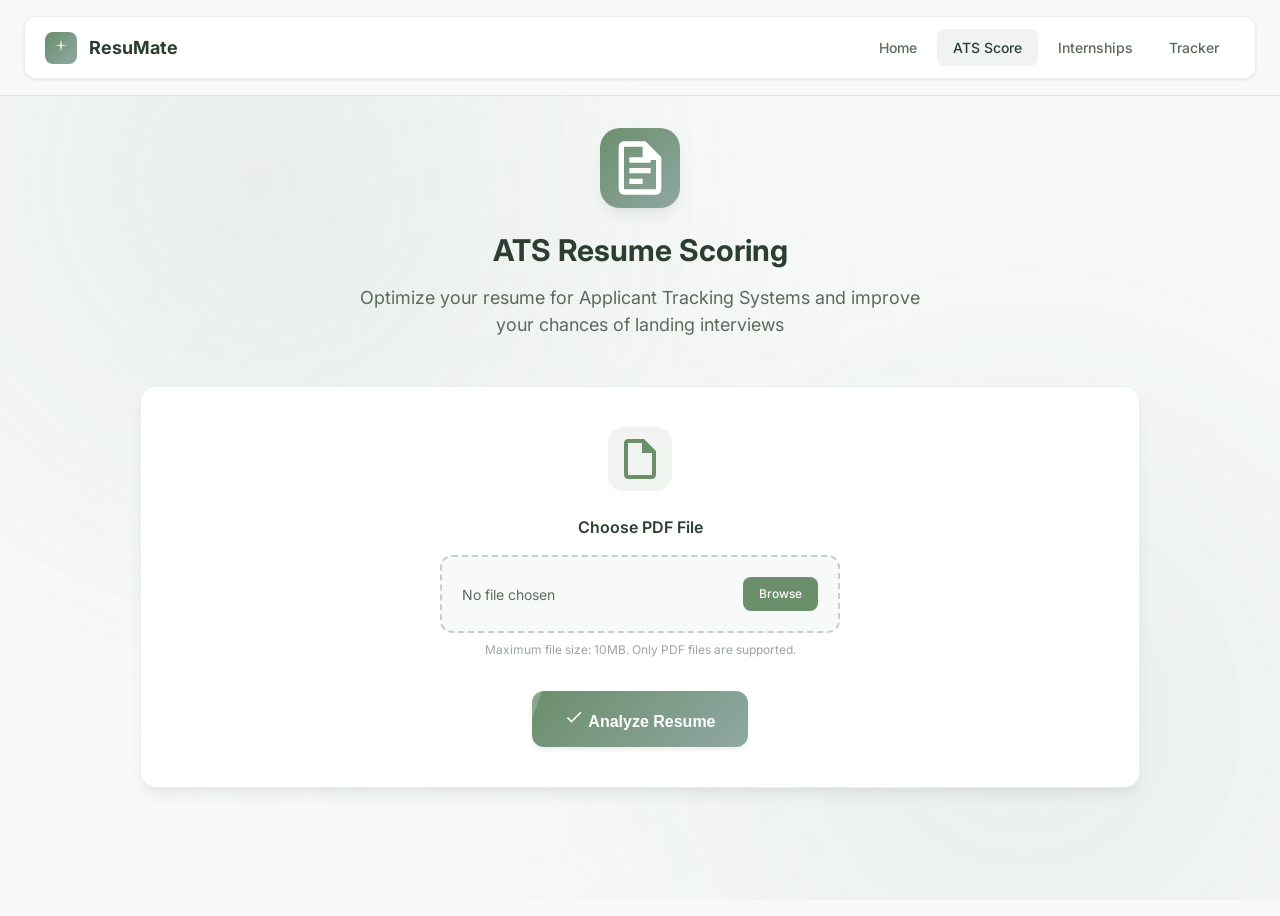
==== commit 46f5b67e: "feat: complete ATS overhaul with pure Gemini parsing" ====
--- a/frontend/ats.html
+++ b/frontend/ats.html
@@ -1,862 +1,211 @@
 <!DOCTYPE html>
 <html lang="en">
-
 <head>
- <meta charset="UTF-8">
- <meta name="viewport" content="width=device-width, initial-scale=1.0">
- <title>ATS Resume Score</title>
- <link href="https://cdn.jsdelivr.net/npm/bootstrap@5.3.0/dist/css/bootstrap.min.css" rel="stylesheet">
- <link href="https://fonts.googleapis.com/css2?family=Inter:wght@300;400;500;600;700;800&display=swap"
- rel="stylesheet">
- <script src="https://cdn.lordicon.com/lordicon.js"></script>
-
- <style>
- /* Global Variables - Directly from your provided CSS */
- :root {
- --primary-bg: #0d1a26;
- --secondary-bg: #1a2a3a;
- --accent-main: #007bff;
- --accent-light: #00c6ff;
- --highlight-green: #00e676;
- /* Vibrant green for dark theme highlights */
-
- --text-header: #ffffff;
- --text-body: #e0e7ed;
- --text-muted: #9fb3c8;
-
- --border-color: rgba(255, 255, 255, 0.08);
- --shadow-primary: rgba(0, 0, 0, 0.6);
- --shadow-secondary: rgba(0, 0, 0, 0.3);
- --glass-overlay: rgba(255, 255, 255, 0.05);
- --glass-blur: 10px;
-
- --gradient-button: linear-gradient(135deg, var(--accent-main) 0%, var(--accent-light) 100%);
- --gradient-card-border: linear-gradient(90deg, var(--highlight-green), var(--accent-main));
-
- /* RGB values for transparent colors */
- --highlight-green-rgb: 0, 230, 118;
- --accent-main-rgb: 0, 123, 255;
- --accent-light-rgb: 0, 198, 255;
- --text-header-rgb: 255, 255, 255;
- --text-body-rgb: 224, 231, 237;
- }
-
- /* Light Theme Overrides (using your provided Light Theme variables) */
- body.light-theme {
- --primary-bg: #f0f2f5;
- --secondary-bg: #ffffff;
- --accent-main: #1976d2;
- --accent-light: #2196f3;
- --highlight-green: #4caf50;
-
- --text-header: #212121;
- --text-body: #424242;
- --text-muted: #757575;
-
- --border-color: rgba(0, 0, 0, 0.08);
- --shadow-primary: rgba(0, 0, 0, 0.2);
- --shadow-secondary: rgba(0, 0, 0, 0.1);
- --glass-overlay: rgba(255, 255, 255, 0.5);
-
- --gradient-button: linear-gradient(135deg, var(--accent-main) 0%, var(--accent-light) 100%);
- --gradient-card-border: linear-gradient(90deg, var(--highlight-green), var(--accent-main));
-
- /* RGB values for transparent colors */
- --highlight-green-rgb: 76, 175, 80;
- --accent-main-rgb: 25, 118, 210;
- --accent-light-rgb: 33, 150, 243;
- --text-header-rgb: 33, 33, 33;
- --text-body-rgb: 66, 66, 66;
- }
-
- /* General Body Styling - Adopted from your provided CSS */
- body {
- margin: 0;
- padding: 0;
- box-sizing: border-box;
- font-family: 'Inter', sans-serif;
- transition: background-color 0.4s ease-in-out, color 0.4s ease-in-out, transform 0.4s ease-in-out,
- box-shadow 0.4s ease-in-out, border-color 0.4s ease-in-out, opacity 0.4s ease-in-out;
- background: var(--primary-bg);
- color: var(--text-body);
- min-height: 100vh;
- display: flex;
- align-items: center;
- justify-content: center;
- padding: 2rem;
- overflow-y: auto;
- /* Allow scrolling if content is long */
- background-image: radial-gradient(circle at 10% 20%, var(--secondary-bg-rgb-alpha-low) 0%, transparent 10%),
- radial-gradient(circle at 90% 80%, var(--secondary-bg-rgb-alpha-low) 0%, transparent 10%);
- background-size: cover;
- background-attachment: fixed;
- }
-
- body:not(.light-theme) {
- --secondary-bg-rgb-alpha-low: rgba(26, 42, 58, 0.08);
- }
-
- body.light-theme {
- --secondary-bg-rgb-alpha-low: rgba(0, 0, 0, 0.02);
- }
-
- /* Container Styling - Adopted from your provided CSS */
- .container {
- background: var(--glass-overlay);
- backdrop-filter: blur(var(--glass-blur));
- border-radius: 16px;
- padding: 40px 50px;
- /* Adjusted padding slightly for ATS content */
- box-shadow: 0 8px 32px var(--shadow-primary);
- text-align: center;
- width: 100%;
- max-width: 800px;
- /* Set specific max-width for ATS page content */
- margin: 0 auto;
- animation: fadeIn 1s ease-in-out;
- border: 1px solid var(--border-color);
- position: relative;
- }
-
- /* Main Heading */
- .h2.text-center.mb-4 {
- /* Target the existing specific Bootstrap classes */
- margin-bottom: 30px !important;
- /* Adjust margin */
- color: var(--text-header);
- /* Use header text color */
- font-size: 2.2rem;
- /* Make it larger */
- font-weight: 800;
- /* Bolder font weight */
- padding-bottom: 0;
- /* Remove previous padding for underline */
- }
-
- .h2.text-center.mb-4::after {
- content: none;
- /* Remove the old underline effect */
- }
-
- /* Card Styling (for form and results) - Combining your general card styles */
- .card.shadow.p-4 {
- background: var(--secondary-bg);
- border: 1px solid var(--border-color);
- border-radius: 12px;
- padding: 30px !important;
- /* Adjust padding */
- box-shadow: 0 6px 20px var(--shadow-primary);
- text-align: left;
- /* Align text within card */
- animation: fadeIn 0.5s ease-in-out;
- line-height: 1.5;
- border-top: 3px solid transparent;
- /* Mimic the card border gradient */
- border-image: var(--gradient-card-border);
- border-image-slice: 1;
- margin-bottom: 2rem !important;
- /* Add bottom margin to form card */
- }
-
- /* Form Label */
- .form-label {
- font-weight: 500;
- /* Slightly lighter than 600 from your original */
- color: var(--text-body);
- /* Use body text color */
- margin-bottom: 10px !important;
- /* Adjust margin */
- font-size: 1rem;
- /* Adjust font size */
- display: block;
- /* Ensure label is block for consistent spacing */
- text-align: left;
- }
-
- /* File Input - Corrected Styling */
- .file-input-wrapper {
- position: relative;
- display: block;
- /* Ensures it takes full width */
- width: 100%;
- margin-bottom: 1rem;
- /* Adjust margin as needed */
- }
-
- .file-input-display {
- background-color: var(--glass-overlay);
- color: var(--text-muted);
- /* Placeholder text color */
- border: 1px solid var(--border-color);
- border-radius: 10px;
- padding: 14px 15px;
- width: 100%;
- min-height: 48px;
- /* Standard height for form controls */
- display: flex;
- align-items: center;
- cursor: pointer;
- transition: border-color 0.3s ease, box-shadow 0.3s ease;
- overflow: hidden;
- /* Hide overflowing text */
- white-space: nowrap;
- /* Prevent text wrapping */
- text-overflow: ellipsis;
- /* Add ellipsis for long file names */
- }
-
- .file-input-display.has-file {
- color: var(--text-body);
- /* Color when a file is selected */
- }
-
- .file-input-display:hover {
- border-color: var(--accent-light);
- }
-
- .file-input-display:focus-within {
- /* Apply focus style when children are focused */
- border-color: var(--accent-light);
- box-shadow: 0 0 0 3px rgba(var(--accent-main-rgb), 0.2);
- }
-
- .form-control[type="file"] {
- position: absolute;
- left: 0;
- top: 0;
- width: 100%;
- height: 100%;
- opacity: 0;
- /* Hide the actual input */
- cursor: pointer;
- }
-
-
- /* Submit Button */
- .btn.btn-primary {
- width: 100%;
- padding: 14px;
- background: var(--gradient-button);
- /* Use the button gradient */
- color: var(--text-header);
- font-size: 1.1rem;
- font-weight: 600;
- border: 2px solid transparent;
- border-radius: 10px;
- cursor: pointer;
- transition: transform 0.3s ease, box-shadow 0.3s ease, border-color 0.3s ease;
- margin-top: 20px !important;
- /* Adjust margin */
- position: relative;
- overflow: hidden;
- display: flex;
- /* Use flexbox to center content and spinner */
- justify-content: center;
- align-items: center;
- gap: 10px;
- /* Space between text and spinner */
- }
-
- .btn.btn-primary::before {
- /* Shine effect for button */
- content: '';
- position: absolute;
- top: 0;
- left: -100%;
- width: 100%;
- height: 100%;
- background: var(--button-shine-color);
- transform: skewX(-20deg);
- transition: transform 0.6s ease-out;
- }
-
- body:not(.light-theme) .btn.btn-primary::before {
- --button-shine-color: rgba(255, 255, 255, 0.2);
- }
-
- body.light-theme .btn.btn-primary::before {
- --button-shine-color: rgba(255, 255, 255, 0.4);
- }
-
- .btn.btn-primary:hover::before {
- transform: translateX(100%) skewX(-20deg);
- }
-
- .btn.btn-primary:hover {
- transform: translateY(-3px) scale(1.02);
- box-shadow: 0 8px 25px var(--accent-main-shadow-button);
- border-color: var(--highlight-green);
- /* Green border on hover */
- }
-
- body:not(.light-theme) .btn.btn-primary:hover {
- --accent-main-shadow-button: rgba(0, 123, 255, 0.4);
- }
-
- body.light-theme .btn.btn-primary:hover {
- --accent-main-shadow-button: rgba(25, 118, 210, 0.3);
- }
-
- .btn.btn-primary:active {
- transform: translateY(0);
- }
-
- /* Loading Spinner */
- .spinner-border {
- width: 1.5rem;
- height: 1.5rem;
- border-width: 0.2em;
- /* Thinner spinner */
- color: var(--text-header);
- /* Spinner color */
- vertical-align: middle;
- margin-left: 0.5rem;
- /* Space from text */
- }
-
- .btn.btn-primary .spinner-border {
- display: none;
- /* Hidden by default */
- }
-
- .btn.btn-primary.loading .spinner-border {
- display: inline-block;
- /* Show when loading class is active */
- }
-
- .btn.btn-primary.loading .button-text {
- visibility: hidden;
- /* Hide text when loading */
- opacity: 0;
- width: 0;
- overflow: hidden;
- }
-
- .btn.btn-primary.loading {
- pointer-events: none;
- /* Disable button clicks while loading */
- background: var(--secondary-bg);
- /* Change background when loading, no gradient */
- border-color: var(--border-color);
- box-shadow: none;
- transform: none;
- /* Remove hover transform */
- }
-
- .btn.btn-primary.loading::before {
- content: none;
- /* Remove shine effect when loading */
- }
-
-
- /* Result Container & Card - Overriding Bootstrap's d-none */
- #result-container {
- animation: fadeIn 0.6s ease-out forwards;
- /* Fade-in animation */
- /* No direct display:block here as it's handled by your JS */
- }
-
- /* This rule ensures the card inside result-container looks right when visible */
- /* Result Container & Card - Overriding Bootstrap's d-none */
- #result-container {
- animation: fadeIn 0.6s ease-out forwards;
- /* Fade-in animation */
- /* No direct display:block here as it's handled by your JS */
- }
-
- /* This rule ensures the card inside result-container looks right when visible */
- #result-container>.mt-5.d-none {
- /* When JS removes d-none, this will apply the card styles */
- display: block !important;
- /* Ensure it overrides d-none */
- background: var(--secondary-bg);
- border: 1px solid var(--border-color);
- border-radius: 12px;
- padding: 30px !important;
- /* Adjust padding */
- box-shadow: 0 6px 20px var(--shadow-primary);
- text-align: left;
- /* Align text within card */
- animation: fadeIn 0.5s ease-in-out;
- line-height: 1.5;
- border-top: 3px solid transparent;
- /* Mimic the card border gradient */
- border-image: var(--gradient-card-border);
- border-image-slice: 1;
- margin-top: 2rem !important;
- /* Adjust margin for the main result card */
- }
-
- /* ATS Score Title and Badge */
- #result-container h4.mb-3 {
- font-weight: 700;
- color: var(--text-header);
- /* Use header text color */
- margin-bottom: 20px !important;
- /* Keep original margin for score title */
- display: flex;
- align-items: center;
- justify-content: center;
- /* Center score and text */
- font-size: 1.8rem;
- /* Make score heading larger */
- padding-top: 10px;
- /* Add some padding for visual balance */
- }
-
- #result-container h4.mb-3 span#score {
- background-color: var(--highlight-green) !important;
- /* Use highlight green for score badge */
- color: var(--text-header);
- /* White text on badge */
- padding: 0.8em 1.2em;
- /* Larger padding for a more prominent badge */
- border-radius: 30px;
- /* Pill shape */
- font-size: 1.5rem !important;
- /* Larger score number */
- font-weight: 800;
- /* Extra bold */
- margin-left: 20px;
- /* Increased space from title */
- min-width: 80px;
- /* Ensure consistent width */
- text-align: center;
- box-shadow: 0 6px 20px rgba(var(--highlight-green-rgb), 0.4);
- /* Stronger shadow to pop */
- }
-
- /* Summary Paragraph */
- p#summary {
- color: var(--text-muted);
- /* Use muted text color */
- font-size: 1.05rem;
- line-height: 1.7;
- margin-bottom: 20px !important;
- /* Reduced margin below summary */
- font-style: normal !important;
- /* Ensure not italic if it was */
- text-align: center;
- /* Center align summary */
- }
-
- /* Section Headings (Strengths, Suggestions) */
- #result-container .mt-4 h5 {
- /* Targeting h5 directly within mt-4 */
- font-weight: 600;
- color: var(--accent-light);
- /* Use accent light color for subheadings */
- margin-top: 1.5rem !important;
- /* Adjusted: Reduce space between sections */
- margin-bottom: 15px !important;
- border-bottom: 1px solid var(--border-color);
- /* Use border color for separator */
- padding-bottom: 10px;
- font-size: 1.4rem;
- /* Adjust font size */
- }
-
-
- /* List Items (Strengths, Suggestions) - VISUAL ENHANCEMENT */
- .list-group-flush .list-group-item {
- background: transparent;
- /* Make list items transparent */
- border: none;
- padding: 10px 0 10px 30px;
- /* Add padding for icon */
- color: var(--text-body);
- /* Use body text color */
- font-size: 1rem;
- line-height: 1.6;
- position: relative;
- /* For icon positioning */
- text-align: left;
- }
-
- .list-group-flush .list-group-item:last-child {
- border-bottom: none;
- }
-
- /* Icons for Strengths & Suggestions */
- #strengths .list-group-item::before {
- content: '';
- /* Checkmark icon */
- position: absolute;
- left: 0;
- top: 50%;
- transform: translateY(-50%);
- font-size: 1.1em;
- margin-right: 10px;
- }
-
- #suggestions .list-group-item::before {
- content: '';
- /* Wrench/Tool icon */
- position: absolute;
- left: 0;
- top: 50%;
- transform: translateY(-50%);
- font-size: 1.1em;
- margin-right: 10px;
- }
-
- /* Keyframe Animations from your provided CSS */
- @keyframes fadeIn {
- from {
- opacity: 0;
- transform: scale(0.95);
- }
-
- to {
- opacity: 1;
- transform: scale(1);
- }
- }
-
- /* Spinner animation */
- @keyframes spin {
- 0% {
- transform: rotate(0deg);
- }
-
- 100% {
- transform: rotate(360deg);
- }
- }
-
- /* Responsive adjustments */
- @media (max-width: 768px) {
- body {
- padding: 1rem;
- }
-
- .container {
- padding: 30px 20px;
- max-width: 100%;
- }
-
- /* Back to Dashboard button */
- .back-to-dashboard-container {
- text-align: center;
- /* Center the button on small screens */
- margin-bottom: 1.5rem !important;
- }
-
- .back-to-dashboard-btn {
- width: 100%;
- /* Full width on small screens */
- font-size: 0.9rem;
- padding: 10px 15px;
- }
-
- .h2.text-center.mb-4 {
- font-size: 1.8rem;
- margin-bottom: 20px !important;
- }
-
- .card.shadow.p-4,
- #result-container>.mt-5.d-none {
- padding: 1.5rem !important;
- }
-
- .btn.btn-primary {
- padding: 12px;
- font-size: 1rem;
- }
-
- #result-container h4.mb-3 {
- font-size: 1.5rem;
- margin-bottom: 15px !important;
- }
-
- #result-container h4.mb-3 span#score {
- font-size: 1.1rem !important;
- padding: 0.5em 0.9em;
- }
-
- p#summary {
- font-size: 0.95rem;
- margin-bottom: 1.5rem !important;
- }
-
- /* Responsive adjustments */
-@media (max-width: 768px) {
- /* ... (previous responsive CSS) ... */
-
- #result-container .mt-4 h5 {
- font-size: 1.2rem;
- margin-top: 1rem !important; /* Further reduce space on small screens */
- margin-bottom: 0.8rem !important;
- }
-}
-
- .list-group-flush .list-group-item {
- font-size: 0.9rem;
- padding-left: 25px;
- /* Adjust padding for smaller screens */
- }
-
- #strengths .list-group-item::before,
- #suggestions .list-group-item::before {
- font-size: 1em;
- }
- }
-
- /* Styles for the "Back to Dashboard" button */
- .back-to-dashboard-container {
- text-align: left;
- /* Align button to the left */
- margin-bottom: 2rem !important;
- /* Space below button */
- }
-
- .back-to-dashboard-btn {
- display: inline-block;
- background-color: var(--glass-overlay);
- color: var(--accent-light);
- /* Use accent-light for text */
- text-decoration: none;
- font-weight: 500;
- font-size: 0.95rem;
- padding: 10px 20px;
- border-radius: 8px;
- transition: background-color 0.3s ease, transform 0.2s ease, border-color 0.3s ease;
- border: 1px solid var(--border-color);
- /* Add a subtle border */
- }
-
- .back-to-dashboard-btn:hover {
- background-color: rgba(var(--text-header-rgb), 0.1);
- /* Lighter glass effect on hover */
- transform: translateX(-5px);
- /* Slide left effect */
- color: var(--accent-light);
- /* Keep text color consistent on hover */
- text-decoration: none;
- /* Remove underline on hover */
- border-color: var(--accent-main);
- /* Highlight border on hover */
- }
-
- /* Error Message Styling */
- .error-message {
- color: #ef4444; /* Red text */
- background-color: #fee2e2; /* Light red background */
- padding: 15px;
- border-radius: 8px;
- margin-top: 20px;
- font-weight: 500;
- text-align: center;
- border: 1px solid #ef4444; /* Red border */
- display: none; /* Hidden by default */
- }
- .hidden {
- display: none !important;
- }
- /* Ensure .error-message is always block when not hidden */
- .error-message:not(.hidden) {
- display: block !important;
- }
- </style>
+    <meta charset="UTF-8">
+    <meta name="viewport" content="width=device-width, initial-scale=1.0">
+    <title>ATS Resume Scoring - ResuMate</title>
+    <link rel="stylesheet" href="css/style.css" />
+    <link rel="stylesheet" href="css/ats.css" />
+    <link rel="icon" href="assets/favicon.png" type="image/png" />
+    <link href="https://fonts.googleapis.com/css2?family=Inter:wght@300;400;500;600;700;800&display=swap" rel="stylesheet">
 </head>
-
 <body>
- <div class="container py-5">
- <div class="back-to-dashboard-container">
- <a href="dashboard.html" class="back-to-dashboard-btn">← Back to Dashboard</a>
- </div>
-
- <h2 class="text-center mb-4">ATS Resume Scoring</h2>
-
- <form id="resume-form" class="card shadow p-4" enctype="multipart/form-data" method="post">
- <div class="mb-3">
- <label for="resume" class="form-label">Upload Your Resume (PDF):</label>
- <div class="file-input-wrapper">
- <span id="file-name-display" class="file-input-display">No file chosen</span>
- <input class="form-control" type="file" id="resume" name="resume" accept="application/pdf" required>
- </div>
- <div class="mb-4">
- <label for="jobDescription" class="form-label">Job Description (Optional, for specific match):</label>
- <textarea class="form-control" id="jobDescription" name="jobDescription" rows="4" placeholder="Paste the job description here to evaluate your resume against it..." style="background-color: var(--glass-overlay); color: var(--text-body); border-color: var(--border-color);"></textarea>
- </div>
- <button type="submit" class="btn btn-primary">
- <span class="button-text">Get ATS Score</span>
- <div class="spinner-border text-light" role="status">
- <span class="visually-hidden">Loading...</span>
- </div>
- </button>
- </form>
-
- <!-- ATS Error Display Element -->
- <div id="atsErrorDisplay" class="error-message hidden">
- <!-- Error messages will be displayed here -->
- </div>
-
- <div id="result-container" class="mt-5 d-none">
- <h4 class="mb-3">ATS Score: <span id="score" class="badge bg-success fs-5"></span></h4>
- <p id="summary" class="fst-italic text-muted"></p>
-
- <div class="mt-4">
- <h5>Strengths</h5>
- <ul id="strengths" class="list-group list-group-flush"></ul>
- </div>
-
- <div class="mt-4">
- <h5>🛠 Suggestions for Improvement</h5>
- <ul id="suggestions" class="list-group list-group-flush"></ul>
- </div>
- </div>
- </div>
-
- <script src="https://cdn.jsdelivr.net/npm/bootstrap@5.3.0/dist/js/bootstrap.bundle.min.js"></script>
- <script>
- document.addEventListener('DOMContentLoaded', () => {
- const form = document.getElementById('resume-form');
- const fileInput = document.getElementById('resume');
- const submitButton = document.querySelector('.btn.btn-primary'); 
- const resultContainer = document.getElementById('result-container');
- const scoreEl = document.getElementById('score');
- const summaryEl = document.getElementById('summary');
- const strengthsEl = document.getElementById('strengths');
- const suggestionsEl = document.getElementById('suggestions');
- 
- const atsErrorDisplay = document.getElementById('atsErrorDisplay');
-
- form.addEventListener('submit', async (e) => {
- e.preventDefault();
-
- const file = fileInput.files[0];
- if (!file) {
- alert('Please select a resume file.'); 
- return;
- }
-
- // Show loading state
- submitButton.classList.add('loading');
- resultContainer.classList.add('d-none'); 
- 
- // Clear and hide previous ATS errors
- atsErrorDisplay.classList.add('hidden');
- atsErrorDisplay.innerText = '';
-
- const formData = new FormData();
- formData.append('resume', file);
- const jdText = document.getElementById('jobDescription').value;
- if (jdText) {
-     formData.append('jobDescription', jdText);
- }
-
- try {
- const res = await fetch('https://resumate-ewtu.onrender.com/api/ats-score', {
- method: 'POST',
- body: formData
- });
-
- if (!res.ok) { 
- const rawErrorText = await res.text();
- console.error('Raw Backend Error Response Text:', rawErrorText);
-
- let errorData = {};
- try {
- errorData = JSON.parse(rawErrorText);
- } catch (parseError) {
- console.error('Failed to parse backend error response as JSON:', parseError);
- errorData = { reason: rawErrorText }; 
- }
- 
- let userFacingMessage = 'Something went wrong while scoring the resume. Please try again.'; 
-
- if (res.status === 429) {
- userFacingMessage = 'AI assistant is currently unavailable due to quota limits. Please try again later.';
- } else {
- console.error('Backend Error for ATS score (parsed):', res.status, errorData);
- userFacingMessage = `An error occurred during ATS scoring: ${errorData.reason || 'Unknown error'}.`;
- }
- 
- atsErrorDisplay.innerText = userFacingMessage;
- atsErrorDisplay.classList.remove('hidden');
- 
- scoreEl.textContent = 'N/A';
- summaryEl.textContent = 'No data.';
- strengthsEl.innerHTML = '';
- suggestionsEl.innerHTML = '';
- 
- return; 
- }
-
- const data = await res.json();
-
- let scoreValue = 'N/A';
- if (typeof data.score === 'number') { 
- scoreValue = data.score + '%';
- } else if (typeof data.score === 'string') { 
- scoreValue = data.score.replace(/%/g, '') + '%'; 
- }
- scoreEl.textContent = scoreValue;
- summaryEl.textContent = data.summary ?? 'No summary.';
-
- let parsed = { strengths: [], suggestions: [] };
-
- try {
- if (data.raw && data.raw.includes('```json')) {
- const match = data.raw.match(/```json\s*([\s\S]*?)\s*```/);
- if (match && match[1]) parsed = JSON.parse(match[1]);
- } else if (data.raw) {
- parsed = JSON.parse(data.raw);
- }
- } catch (err) {
- console.warn('Gemini JSON parsing failed (for ATS suggestions):', err);
- strengthsEl.innerHTML = '<li class="list-group-item text-red-500">Could not parse strengths from AI response.</li>';
- suggestionsEl.innerHTML = '<li class="list-group-item text-red-500">Could not parse suggestions from AI response.</li>';
- resultContainer.classList.remove('d-none'); 
- return; 
- }
-
- strengthsEl.innerHTML = '';
- (parsed.strengths || []).forEach(item => {
- const li = document.createElement('li');
- li.className = 'list-group-item';
- li.textContent = item;
- strengthsEl.appendChild(li);
- });
-
- suggestionsEl.innerHTML = '';
- (parsed.suggestions || []).forEach(item => {
- const li = document.createElement('li');
- li.className = 'list-group-item';
- li.textContent = item;
- suggestionsEl.appendChild(li);
- });
-
- resultContainer.classList.remove('d-none'); 
- } catch (err) {
- console.error('Frontend Error (Network/Unexpected for ATS):', err);
- atsErrorDisplay.innerText = 'Network error. Please check your internet connection and try again.';
- atsErrorDisplay.classList.remove('hidden');
- 
- scoreEl.textContent = 'N/A';
- summaryEl.textContent = 'No data.';
- strengthsEl.innerHTML = '';
- suggestionsEl.innerHTML = '';
- } finally {
- submitButton.classList.remove('loading');
- }
- });
-
- const resumeInput = document.getElementById('resume');
- const fileNameDisplay = document.getElementById('file-name-display');
-
- resumeInput.addEventListener('change', function () {
- if (this.files && this.files.length > 0) {
- fileNameDisplay.textContent = this.files[0].name;
- fileNameDisplay.classList.add('has-file');
- } else {
- fileNameDisplay.textContent = 'No file chosen';
- fileNameDisplay.classList.remove('has-file');
- }
- });
- });
- </script>
+    <!-- Navigation Bar -->
+    <nav class="navbar">
+        <div class="navbar-container">
+          <div class="navbar-inner">
+            <a href="dashboard.html" class="logo">
+              <div class="logo-icon">
+                <svg width="20" height="20" viewBox="0 0 24 24" fill="none" xmlns="http://www.w3.org/2000/svg">
+                  <path d="M12 2L13.09 8.26L20 9L13.09 9.74L12 16L10.91 9.74L4 9L10.91 8.26L12 2Z" fill="currentColor" />
+                </svg>
+              </div>
+              <span class="logo-text">ResuMate</span>
+            </a>
+    
+            <div class="navbar-right">
+              <div class="nav-links">
+                <a href="dashboard.html" class="nav-link">Home</a>
+                <a href="ats.html" class="nav-link active">ATS Score</a>
+                <a href="upload.html" class="nav-link">Internships</a>
+                <a href="tracked.html" class="nav-link">Tracker</a>
+              </div>
+            </div>
+          </div>
+        </div>
+      </nav>
+
+    <!-- Main Content -->
+    <main class="main-content">
+        <div class="ats-container">
+            <!-- Hero Section -->
+            <section class="hero-section">
+                <div class="hero-content">
+                    <div class="hero-icon">
+                        <svg width="64" height="64" viewBox="0 0 24 24" fill="none" xmlns="http://www.w3.org/2000/svg">
+                            <path d="M14 2H6C4.9 2 4 2.9 4 4V20C4 21.1 4.89 22 5.99 22H18C19.1 22 20 21.1 20 20V8L14 2ZM18 20H6V4H13V9H18V20Z" fill="currentColor"/>
+                            <path d="M8 12H16V14H8V12ZM8 16H13V18H8V16ZM8 8H16V10H8V8Z" fill="currentColor"/>
+                        </svg>
+                    </div>
+                    <h1 class="hero-title">ATS Resume Scoring</h1>
+                    <p class="hero-subtitle">Optimize your resume for Applicant Tracking Systems and improve your chances of landing interviews</p>
+                </div>
+            </section>
+
+            <!-- Upload Form Section - Centered -->
+            <section class="upload-section">
+                <form id="resume-form" class="upload-card" enctype="multipart/form-data">
+                    <div class="upload-area">
+                        <div class="upload-icon">
+                            <svg width="48" height="48" viewBox="0 0 24 24" fill="none" xmlns="http://www.w3.org/2000/svg">
+                                <path d="M14 2H6C4.9 2 4 2.9 4 4V20C4 21.1 4.89 22 5.99 22H18C19.1 22 20 21.1 20 20V8L14 2ZM18 20H6V4H13V9H18V20Z" fill="currentColor"/>
+                            </svg>
+                        </div>
+                        <div class="form-group">
+                            <label for="resume" class="form-label">Choose PDF File</label>
+                            <div class="file-input-wrapper">
+                                <span id="file-name-display" class="file-input-display">
+                                    <span class="file-placeholder">No file chosen</span>
+                                    <span class="file-action">Browse</span>
+                                </span>
+                                <input class="form-control" type="file" id="resume" name="resume" accept="application/pdf" required>
+                            </div>
+                            <small class="form-hint">Maximum file size: 10MB. Only PDF files are supported.</small>
+                        </div>
+                    </div>
+                    <div class="button-container">
+                        <button type="submit" class="btn btn-primary">
+                            <span class="button-text">
+                                <svg width="20" height="20" viewBox="0 0 24 24" fill="none" xmlns="http://www.w3.org/2000/svg">
+                                    <path d="M9 16.17L4.83 12L3.41 13.41L9 19L21 7L19.59 5.59L9 16.17Z" fill="currentColor"/>
+                                </svg>
+                                Analyze Resume
+                            </span>
+                            <div class="spinner-border" role="status">
+                                <span class="visually-hidden"></span>
+                            </div>
+                        </button>
+                    </div>
+                </form>
+            </section>
+
+            <!-- Error Message -->
+            <div id="error-container" class="error-section hidden">
+                <div class="error-content">
+                    <div class="error-icon">
+                        <svg width="24" height="24" viewBox="0 0 24 24" fill="none" xmlns="http://www.w3.org/2000/svg">
+                            <path d="M12 2C6.48 2 2 6.48 2 12S6.48 22 12 22 22 17.52 22 12 17.52 2 12 2ZM13 17H11V15H13V17ZM13 13H11V7H13V13Z" fill="currentColor"/>
+                        </svg>
+                    </div>
+                    <div class="error-message" id="error-text">
+                        <!-- Error messages will be displayed here -->
+                    </div>
+                </div>
+            </div>
+
+            <!-- Results Section -->
+            <section id="result-container" class="results-section hidden">
+                <!-- Score Overview - Centered -->
+                <div class="score-overview">
+                    <div class="score-card">
+                        <div class="score-header">
+                            <h2 class="score-title">
+                                <span class="score-icon">🎯</span>
+                                ATS Compatibility Score
+                            </h2>
+                        </div>
+                        <div class="score-display-container">
+                            <div class="score-circle">
+                                <span id="score" class="score-number">N/A</span>
+                                <span class="score-percent">%</span>
+                            </div>
+                            <div class="score-interpretation">
+                                <div class="score-level" id="score-level">Analyzing...</div>
+                                <div class="score-range">
+                                    <div class="range-item good">
+                                        <span class="range-dot"></span>
+                                        <span>80-100: Excellent</span>
+                                    </div>
+                                    <div class="range-item average">
+                                        <span class="range-dot"></span>
+                                        <span>60-79: Good</span>
+                                    </div>
+                                    <div class="range-item poor">
+                                        <span class="range-dot"></span>
+                                        <span>Below 60: Needs Work</span>
+                                    </div>
+                                </div>
+                            </div>
+                        </div>
+                        <div class="summary-section">
+                            <h3 class="summary-title">Summary</h3>
+                            <p id="summary" class="summary-text"></p>
+                        </div>
+                    </div>
+                </div>
+
+                <!-- Analysis Details -->
+                <div class="analysis-details">
+                    <div class="analysis-grid">
+                        <!-- Strengths Section -->
+                        <div class="analysis-card strengths-card">
+                            <div class="card-header">
+                                <div class="card-icon strengths-icon">
+                                    <svg width="24" height="24" viewBox="0 0 24 24" fill="none" xmlns="http://www.w3.org/2000/svg">
+                                        <path d="M9 16.17L4.83 12L3.41 13.41L9 19L21 7L19.59 5.59L9 16.17Z" fill="currentColor"/>
+                                    </svg>
+                                </div>
+                                <h3 class="card-title">Strengths</h3>
+                                <span class="card-subtitle">What's working well</span>
+                            </div>
+                            <div class="card-content">
+                                <ul id="strengths" class="analysis-list strengths-list"></ul>
+                            </div>
+                        </div>
+
+                        <!-- Suggestions Section -->
+                        <div class="analysis-card suggestions-card">
+                            <div class="card-header">
+                                <div class="card-icon suggestions-icon">
+                                    <svg width="24" height="24" viewBox="0 0 24 24" fill="none" xmlns="http://www.w3.org/2000/svg">
+                                        <path d="M12 2L13.09 8.26L20 9L13.09 9.74L12 16L10.91 9.74L4 9L10.91 8.26L12 2Z" fill="currentColor"/>
+                                    </svg>
+                                </div>
+                                <h3 class="card-title">Improvements</h3>
+                                <span class="card-subtitle">Areas to enhance</span>
+                            </div>
+                            <div class="card-content">
+                                <ul id="suggestions" class="analysis-list suggestions-list"></ul>
+                            </div>
+                        </div>
+                    </div>
+                </div>
+
+                <!-- Action Section -->
+                <div class="action-section">
+                    <div class="action-card">
+                        <h3 class="action-title">Next Steps</h3>
+                        <p class="action-description">Ready to improve your resume or practice for interviews?</p>
+                        <div class="action-buttons">
+                            <a href="resume-builder.html" class="action-btn primary">
+                                <svg width="20" height="20" viewBox="0 0 24 24" fill="none" xmlns="http://www.w3.org/2000/svg">
+                                    <path d="M12 2C6.48 2 2 6.48 2 12S6.48 22 12 22 22 17.52 22 12 17.52 2 12 2ZM10 17L5 12L6.41 10.59L10 14.17L17.59 6.58L19 8L10 17Z" fill="currentColor"/>
+                                </svg>
+                                Build Resume
+                            </a>
+                            <button class="action-btn secondary" onclick="window.location.reload()">
+                                <svg width="20" height="20" viewBox="0 0 24 24" fill="none" xmlns="http://www.w3.org/2000/svg">
+                                    <path d="M17.65 6.35C16.2 4.9 14.21 4 12 4C7.58 4 4 7.58 4 12S7.58 20 12 20C15.73 20 18.84 17.45 19.73 14H17.65C16.83 16.33 14.61 18 12 18C8.69 18 6 15.31 6 12S8.69 6 12 6C13.66 6 15.14 6.69 16.22 7.78L13 11H20V4L17.65 6.35Z" fill="currentColor"/>
+                                </svg>
+                                Analyze Another Resume
+                            </button>
+                        </div>
+                    </div>
+                </div>
+            </section>
+        </div>
+    </main>
+
+    <script src="js/ats.js"></script>
 </body>
-
 </html>
--- a/frontend/css/style.css
+++ b/frontend/css/style.css
@@ -0,0 +1,1628 @@
+:root {
+    /* Sage Green Color Palette */
+    --color-primary: #6B8E6B; /* sage green */
+    --color-primary-hover: #5B7A5B;
+    --color-primary-active: #4F6B4F;
+    --color-secondary: #8FA8A3; /* soft teal */
+    --color-secondary-hover: #7D969B;
+    --color-secondary-active: #6B8489;
+    
+    --color-background: #F8FAF9; /* very light mint */
+    --color-surface: #FFFFFF; /* pure white */
+    --color-text: #2C3E32; /* dark sage */
+    --color-text-secondary: #5A6B5D; /* medium sage */
+    --color-text-light: #7A8B7D;
+    --color-text-muted: #9AA69C;
+    
+    --color-border: rgba(90, 107, 93, 0.3);
+    --color-border-light: rgba(90, 107, 93, 0.15);
+    --color-card-border: rgba(90, 107, 93, 0.1);
+    
+    --color-btn-primary-text: #FFFFFF;
+    --color-focus: #6B8E6B;
+    --color-focus-ring: rgba(107, 142, 107, 0.3);
+    
+    /* Status Colors */
+    --color-error: #C0152F;
+    --color-success: #6B8E6B;
+    --color-warning: #A84B2F;
+    --color-info: #5A6B5D;
+  
+    /* Typography */
+    --font-family-base: "Inter", -apple-system, BlinkMacSystemFont, "Segoe UI", Roboto, sans-serif;
+    --font-family-mono: "Berkeley Mono", ui-monospace, SFMono-Regular, Menlo, Monaco, Consolas, monospace;
+    --font-size-xs: 11px;
+    --font-size-sm: 12px;
+    --font-size-base: 14px;
+    --font-size-md: 14px;
+    --font-size-lg: 16px;
+    --font-size-xl: 18px;
+    --font-size-2xl: 20px;
+    --font-size-3xl: 24px;
+    --font-size-4xl: 30px;
+    --font-size-5xl: 36px;
+    --font-weight-normal: 400;
+    --font-weight-medium: 500;
+    --font-weight-semibold: 600;
+    --font-weight-bold: 700;
+    --line-height-tight: 1.2;
+    --line-height-normal: 1.5;
+  
+    /* Spacing */
+    --space-4: 4px;
+    --space-8: 8px;
+    --space-12: 12px;
+    --space-16: 16px;
+    --space-20: 20px;
+    --space-24: 24px;
+    --space-32: 32px;
+    --space-40: 40px;
+    --space-48: 48px;
+    --space-64: 64px;
+    --space-80: 80px;
+  
+    /* Border Radius */
+    --radius-sm: 6px;
+    --radius-base: 8px;
+    --radius-md: 10px;
+    --radius-lg: 12px;
+    --radius-xl: 16px;
+    --radius-2xl: 20px;
+    --radius-full: 9999px;
+  
+    /* Shadows */
+    --shadow-sm: 0 1px 3px rgba(44, 62, 50, 0.08), 0 1px 2px rgba(44, 62, 50, 0.04);
+    --shadow-md: 0 4px 6px -1px rgba(44, 62, 50, 0.08), 0 2px 4px -1px rgba(44, 62, 50, 0.04);
+    --shadow-lg: 0 10px 15px -3px rgba(44, 62, 50, 0.08), 0 4px 6px -2px rgba(44, 62, 50, 0.04);
+    --shadow-xl: 0 20px 25px -5px rgba(44, 62, 50, 0.08), 0 10px 10px -5px rgba(44, 62, 50, 0.04);
+  
+    /* Transitions */
+    --duration-fast: 150ms;
+    --duration-normal: 250ms;
+    --ease-standard: cubic-bezier(0.16, 1, 0.3, 1);
+  }
+  
+  /* Base styles */
+  * {
+    margin: 0;
+    padding: 0;
+    box-sizing: border-box;
+  }
+  
+  html {
+    scroll-behavior: smooth;
+    font-size: var(--font-size-base);
+    font-family: var(--font-family-base);
+    line-height: var(--line-height-normal);
+  }
+  
+  body {
+    color: var(--color-text);
+    background-color: var(--color-background);
+    -webkit-font-smoothing: antialiased;
+    min-height: 100vh;
+    position: relative;
+    overflow-x: hidden;
+  }
+  
+  /* Background decoration */
+  body::before {
+    content: '';
+    position: fixed;
+    top: 0;
+    left: 0;
+    width: 100vw;
+    height: 100vh;
+    pointer-events: none;
+    z-index: 0;
+    background: 
+      radial-gradient(circle at 20% 20%, rgba(143, 168, 163, 0.06) 0%, transparent 50%),
+      radial-gradient(circle at 80% 80%, rgba(107, 142, 107, 0.04) 0%, transparent 50%),
+      radial-gradient(circle at 40% 60%, rgba(143, 168, 163, 0.03) 0%, transparent 50%);
+  }
+  
+  /* Navbar */
+  .navbar {
+    position: sticky;
+    top: 0;
+    z-index: 100;
+    width: 100%;
+    padding: var(--space-16) 0;
+    background: rgba(248, 250, 249, 0.9);
+    backdrop-filter: blur(10px);
+    border-bottom: 1px solid var(--color-border-light);
+  }
+  
+  .navbar-container {
+    max-width: 1280px;
+    margin: 0 auto;
+    padding: 0 var(--space-24);
+  }
+  
+  .navbar-inner {
+    display: flex;
+    align-items: center;
+    justify-content: space-between;
+    padding: var(--space-12) var(--space-20);
+    background: var(--color-surface);
+    border-radius: var(--radius-lg);
+    box-shadow: var(--shadow-sm);
+    border: 1px solid var(--color-card-border);
+  }
+  
+  .logo {
+    display: flex;
+    align-items: center;
+    gap: var(--space-12);
+    text-decoration: none;
+    color: var(--color-text);
+    font-weight: var(--font-weight-bold);
+    font-size: var(--font-size-xl);
+  }
+  
+  .logo-icon {
+    width: 32px;
+    height: 32px;
+    background: linear-gradient(135deg, var(--color-primary) 0%, var(--color-secondary) 100%);
+    border-radius: var(--radius-base);
+    display: flex;
+    align-items: center;
+    justify-content: center;
+    color: white;
+  }
+  
+  .logo-text {
+    color: var(--color-text);
+  }
+  
+  .navbar-right {
+    display: flex;
+    align-items: center;
+    gap: var(--space-20);
+  }
+  
+  .nav-links {
+    display: flex;
+    align-items: center;
+    gap: var(--space-4);
+  }
+  
+  .nav-link {
+    color: var(--color-text-secondary);
+    text-decoration: none;
+    font-weight: var(--font-weight-medium);
+    padding: var(--space-8) var(--space-16);
+    border-radius: var(--radius-base);
+    transition: all var(--duration-normal) var(--ease-standard);
+    font-size: var(--font-size-base);
+  }
+  
+  .nav-link:hover,
+  .nav-link.active {
+    color: var(--color-text);
+    background: rgba(107, 142, 107, 0.1);
+  }
+  
+  .nav-divider {
+    width: 1px;
+    height: 24px;
+    background: var(--color-border-light);
+  }
+  
+  .profile-section {
+    display: flex;
+    align-items: center;
+  }
+  
+  .profile-link {
+    display: flex;
+    align-items: center;
+    gap: var(--space-8);
+    color: var(--color-text-secondary);
+    text-decoration: none;
+    font-weight: var(--font-weight-medium);
+    padding: var(--space-8) var(--space-16);
+    border-radius: var(--radius-base);
+    transition: all var(--duration-normal) var(--ease-standard);
+    font-size: var(--font-size-base);
+  }
+  
+  .profile-link:hover {
+    color: var(--color-text);
+    background: rgba(107, 142, 107, 0.1);
+  }
+  
+  .profile-avatar {
+    width: 24px;
+    height: 24px;
+    border-radius: 50%;
+    border: 2px solid var(--color-border-light);
+    object-fit: cover;
+  }
+  
+  .profile-icon {
+    width: 20px;
+    height: 20px;
+    color: currentColor;
+  }
+  
+  /* Google Sign-in Button Styling */
+  .g_id_signin {
+    border-radius: var(--radius-base) !important;
+    box-shadow: var(--shadow-sm) !important;
+    transition: all var(--duration-normal) var(--ease-standard) !important;
+  }
+  
+  .g_id_signin:hover {
+    transform: translateY(-1px);
+    box-shadow: var(--shadow-md) !important;
+  }
+  
+  /* Main Container */
+  .container {
+    max-width: 1280px;
+    margin: 0 auto;
+    padding: 0 var(--space-24);
+    position: relative;
+    z-index: 1;
+  }
+  
+  /* Hero Section */
+  .hero {
+    text-align: center;
+    padding: var(--space-80) 0 var(--space-64) 0;
+    animation: fadeInUp 0.8s var(--ease-standard);
+  }
+  
+  .hero h1 {
+    font-size: 43px;
+    font-weight: var(--font-weight-bold);
+    color: var(--color-text);
+    margin-bottom: var(--space-24);
+    line-height: var(--line-height-tight);
+    max-width: 1000px;
+    margin-left: auto;
+    margin-right: auto;
+    background: linear-gradient(135deg, var(--color-text) 0%, var(--color-primary) 100%);
+    -webkit-background-clip: text;
+    -webkit-text-fill-color: transparent;
+    background-clip: text;
+  }
+  
+  .hero p {
+    font-size: 20px;
+    color: var(--color-text-secondary);
+    line-height: var(--line-height-normal);
+    max-width: 1100px;
+    margin: 0 auto;
+  }
+  
+  /* Ready to Start Section */
+  .ready-to-start {
+    display: grid;
+    grid-template-columns: 1fr 1fr;
+    gap: var(--space-64);
+    align-items: center;
+    margin: var(--space-80) 0;
+    padding: var(--space-48);
+    background: var(--color-surface);
+    border-radius: var(--radius-2xl);
+    box-shadow: var(--shadow-lg);
+    border: 1px solid var(--color-card-border);
+    animation: fadeInUp 0.8s var(--ease-standard) 0.2s both;
+    position: relative;
+    overflow: hidden;
+  }
+  
+  .ready-to-start::before {
+    content: '';
+    position: absolute;
+    top: 0;
+    left: 0;
+    right: 0;
+    height: 4px;
+    background: linear-gradient(90deg, var(--color-primary) 0%, var(--color-secondary) 100%);
+    border-radius: var(--radius-2xl) var(--radius-2xl) 0 0;
+  }
+  
+  .ready-to-start .content h2 {
+    font-size: var(--font-size-4xl);
+    font-weight: var(--font-weight-bold);
+    color: var(--color-text);
+    margin-bottom: var(--space-20);
+    line-height: var(--line-height-tight);
+  }
+  
+  .ready-to-start .content p {
+    font-size: var(--font-size-lg);
+    color: var(--color-text-secondary);
+    margin-bottom: var(--space-32);
+    line-height: var(--line-height-normal);
+  }
+  
+  .cta-button {
+    display: inline-flex;
+    align-items: center;
+    gap: var(--space-12);
+    padding: var(--space-16) var(--space-32);
+    background: var(--color-primary);
+    color: var(--color-btn-primary-text);
+    text-decoration: none;
+    border-radius: var(--radius-md);
+    font-size: var(--font-size-lg);
+    font-weight: var(--font-weight-semibold);
+    transition: all var(--duration-normal) var(--ease-standard);
+    box-shadow: var(--shadow-md);
+    border: none;
+    cursor: pointer;
+  }
+  
+  .cta-button:hover {
+    background: var(--color-primary-hover);
+    transform: translateY(-2px);
+    box-shadow: var(--shadow-lg);
+  }
+  
+  .cta-button svg {
+    transition: transform var(--duration-normal) var(--ease-standard);
+    fill: currentColor;
+  }
+  
+  .cta-button:hover svg {
+    transform: translateX(4px);
+  }
+  
+  /* Image Section */
+  .image {
+    display: flex;
+    justify-content: center;
+    align-items: center;
+  }
+  
+  .outer-circle {
+    width: 320px;
+    height: 320px;
+    border-radius: 50%;
+    background: linear-gradient(135deg, rgba(107, 142, 107, 0.1) 0%, rgba(143, 168, 163, 0.1) 100%);
+    display: flex;
+    align-items: center;
+    justify-content: center;
+    position: relative;
+    animation: float 6s ease-in-out infinite;
+  }
+  
+  .inner-circle-1 {
+    width: 280px;
+    height: 280px;
+    border-radius: 50%;
+    background: linear-gradient(135deg, rgba(107, 142, 107, 0.15) 0%, rgba(143, 168, 163, 0.15) 100%);
+    display: flex;
+    align-items: center;
+    justify-content: center;
+  }
+  
+  .inner-circle-2 {
+    width: 240px;
+    height: 240px;
+    border-radius: 50%;
+    background: var(--color-surface);
+    display: flex;
+    align-items: center;
+    justify-content: center;
+    box-shadow: var(--shadow-lg);
+    border: 1px solid var(--color-card-border);
+  }
+  
+  .inner-circle-2 img {
+    width: 200px;
+    height: 200px;
+    border-radius: 50%;
+    object-fit: cover;
+  }
+  
+  /* Interview Type Section */
+  .interview-type {
+    margin: var(--space-80) 0;
+    animation: fadeInUp 0.8s var(--ease-standard) 0.4s both;
+  }
+  
+  .interview-type h2 {
+    font-size: var(--font-size-4xl);
+    font-weight: var(--font-weight-bold);
+    color: var(--color-text);
+    text-align: center;
+    margin-bottom: var(--space-48);
+  }
+  
+  .interview-options {
+    display: grid;
+    grid-template-columns: repeat(auto-fit, minmax(300px, 1fr));
+    gap: var(--space-24);
+    margin-bottom: var(--space-48);
+  }
+  
+  .option {
+    background: var(--color-surface);
+    border-radius: var(--radius-xl);
+    border: 1px solid var(--color-card-border);
+    padding: var(--space-24);
+    cursor: pointer;
+    transition: all var(--duration-normal) var(--ease-standard);
+    box-shadow: var(--shadow-sm);
+    position: relative;
+    overflow: hidden;
+  }
+  
+  .option:hover {
+    transform: translateY(-4px);
+    box-shadow: var(--shadow-lg);
+    border-color: var(--color-primary);
+  }
+  
+  .option-header {
+    display: flex;
+    justify-content: space-between;
+    align-items: center;
+    margin-bottom: var(--space-16);
+  }
+  
+  .time-badge {
+    background: rgba(107, 142, 107, 0.1);
+    color: var(--color-primary);
+    padding: var(--space-4) var(--space-12);
+    border-radius: var(--radius-full);
+    font-size: var(--font-size-sm);
+    font-weight: var(--font-weight-semibold);
+  }
+  
+  .tag-badge {
+    padding: var(--space-4) var(--space-12);
+    border-radius: var(--radius-full);
+    font-size: var(--font-size-sm);
+    font-weight: var(--font-weight-semibold);
+  }
+  
+  .difficulty-hard {
+    background-color: #F44336;
+    color: #fff;
+  }
+  
+  .difficulty-medium {
+    background-color: #FF9800;
+    color: #fff;
+  }
+  
+  .difficulty-easy {
+    background-color: #4CAF50;
+    color: #fff;
+  }
+  
+  .icon-container {
+    display: flex;
+    align-items: center;
+    justify-content: center;
+    width: 64px;
+    height: 64px;
+    background: linear-gradient(135deg, var(--color-primary) 0%, var(--color-secondary) 100%);
+    border-radius: var(--radius-lg);
+    margin: var(--space-20) auto;
+    box-shadow: var(--shadow-md);
+  }
+  
+  .icon-container svg {
+    fill: white;
+  }
+  
+  .option-content h3 {
+    font-size: var(--font-size-xl);
+    font-weight: var(--font-weight-semibold);
+    color: var(--color-text);
+    margin-bottom: var(--space-8);
+    text-align: center;
+  }
+  
+  .option-content p {
+    color: var(--color-text-secondary);
+    text-align: center;
+    line-height: var(--line-height-normal);
+    margin: auto;
+    /* margin-left: auto; */
+    max-width: 220px;
+  }
+  
+  /* Other Actions Section */
+  .other-actions {
+    display: grid;
+    grid-template-columns: repeat(auto-fit, minmax(350px, 1fr));
+    gap: var(--space-24);
+    margin: var(--space-80) 0;
+    animation: fadeInUp 0.8s var(--ease-standard) 0.6s both;
+  }
+  
+  .action {
+    display: flex;
+    align-items: center;
+    gap: var(--space-20);
+    background: var(--color-surface);
+    border-radius: var(--radius-xl);
+    border: 1px solid var(--color-card-border);
+    padding: var(--space-24);
+    cursor: pointer;
+    transition: all var(--duration-normal) var(--ease-standard);
+    box-shadow: var(--shadow-sm);
+  }
+  
+  .action:hover {
+    transform: translateY(-2px);
+    box-shadow: var(--shadow-md);
+    border-color: var(--color-primary);
+  }
+  
+  .action .icon-container {
+    width: 48px;
+    height: 48px;
+    margin: 0;
+    flex-shrink: 0;
+  }
+  
+  .action-content h3 {
+    font-size: var(--font-size-lg);
+    font-weight: var(--font-weight-semibold);
+    color: var(--color-text);
+    margin-bottom: var(--space-4);
+  }
+  
+  .action-content p {
+    color: var(--color-text-secondary);
+    margin: 0;
+    line-height: var(--line-height-normal);
+  }
+  
+  /* Animations */
+  @keyframes slideDown {
+    from {
+      opacity: 0;
+      transform: translateY(-20px);
+    }
+    to {
+      opacity: 1;
+      transform: translateY(0);
+    }
+  }
+  
+  @keyframes fadeInUp {
+    from {
+      opacity: 0;
+      transform: translateY(30px);
+    }
+    to {
+      opacity: 1;
+      transform: translateY(0);
+    }
+  }
+  
+  @keyframes float {
+    0%, 100% {
+      transform: translateY(0px);
+    }
+    50% {
+      transform: translateY(-10px);
+    }
+  }
+  
+  /* Responsive Design */
+  @media (max-width: 1024px) {
+    .ready-to-start {
+      grid-template-columns: 1fr;
+      gap: var(--space-32);
+      text-align: center;
+    }
+    
+    .interview-options {
+      grid-template-columns: repeat(auto-fit, minmax(250px, 1fr));
+    }
+  }
+  
+  @media (max-width: 768px) {
+    navbar {
+      padding: var(--space-12) var(--space-16);
+      flex-wrap: wrap;
+      gap: var(--space-12);
+    }
+    
+    .nav-links {
+      order: 1;
+      width: 100%;
+      justify-content: space-around;
+      margin-top: var(--space-12);
+    }
+    
+    .nav-links a span {
+      display: none;
+    }
+    
+    .container {
+      padding: 0 var(--space-16);
+    }
+    
+    .hero {
+      padding: var(--space-48) 0 var(--space-32) 0;
+    }
+    
+    .hero h1 {
+      font-size: var(--font-size-3xl);
+    }
+    
+    .hero p {
+      font-size: var(--font-size-lg);
+    }
+    
+    .ready-to-start {
+      padding: var(--space-24);
+      margin: var(--space-48) 0;
+    }
+    
+    .ready-to-start .content h2 {
+      font-size: var(--font-size-2xl);
+    }
+    
+    .interview-type h2 {
+      font-size: var(--font-size-2xl);
+    }
+    
+    .interview-options {
+      grid-template-columns: 1fr;
+      gap: var(--space-16);
+    }
+    
+    .other-actions {
+      grid-template-columns: 1fr;
+      gap: var(--space-16);
+      margin: var(--space-48) 0;
+    }
+    
+    .outer-circle {
+      width: 240px;
+      height: 240px;
+    }
+    
+    .inner-circle-1 {
+      width: 200px;
+      height: 200px;
+    }
+    
+    .inner-circle-2 {
+      width: 160px;
+      height: 160px;
+    }
+    
+    .inner-circle-2 img {
+      width: 120px;
+      height: 120px;
+    }
+  }
+  
+  @media (max-width: 480px) {
+    .container {
+      padding: 0 var(--space-12);
+    }
+    
+    .hero {
+      padding: var(--space-32) 0 var(--space-24) 0;
+    }
+    
+    .hero h1 {
+      font-size: var(--font-size-2xl);
+    }
+    
+    .ready-to-start {
+      padding: var(--space-16);
+    }
+    
+    .option {
+      padding: var(--space-16);
+    }
+    
+    .action {
+      flex-direction: column;
+      text-align: center;
+      gap: var(--space-12);
+    }
+  }
+  
+  /* Focus States for Accessibility */
+  .option:focus,
+  .action:focus,
+  .cta-button:focus,
+  .nav-link:focus {
+    outline: none;
+    box-shadow: 0 0 0 3px var(--color-focus-ring);
+  }
+  
+  /* High Contrast Mode Support */
+  @media (prefers-contrast: high) {
+    :root {
+      --color-text: #000000;
+      --color-text-secondary: #333333;
+      --color-border: rgba(0, 0, 0, 0.3);
+      --color-card-border: rgba(0, 0, 0, 0.2);
+    }
+  }
+  
+  /* Reduced Motion Support */
+  @media (prefers-reduced-motion: reduce) {
+    * {
+      animation-duration: 0.01ms !important;
+      animation-iteration-count: 1 !important;
+      transition-duration: 0.01ms !important;
+    }
+  }
+  
+  /* ATS Feature Section */
+  .ats-feature {
+    display: grid;
+    grid-template-columns: 1fr 1fr;
+    gap: var(--space-64);
+    align-items: center;
+    margin: var(--space-80) 0;
+    padding: var(--space-48);
+    background: linear-gradient(135deg, rgba(107, 142, 107, 0.03) 0%, rgba(143, 168, 163, 0.03) 100%);
+    border-radius: var(--radius-2xl);
+    border: 1px solid var(--color-card-border);
+    animation: fadeInUp 0.8s var(--ease-standard) 0.3s both;
+    position: relative;
+    overflow: hidden;
+  }
+  
+  .ats-feature::before {
+    content: '';
+    position: absolute;
+    top: 0;
+    left: 0;
+    right: 0;
+    height: 4px;
+    background: linear-gradient(90deg, var(--color-secondary) 0%, var(--color-primary) 100%);
+    border-radius: var(--radius-2xl) var(--radius-2xl) 0 0;
+  }
+  
+  .ats-feature .content {
+    order: 2;
+  }
+  
+  .ats-feature .ats-image {
+    order: 1;
+    display: flex;
+    justify-content: center;
+    align-items: center;
+  }
+  
+  .feature-badge {
+    display: inline-flex;
+    align-items: center;
+    gap: var(--space-8);
+    background: rgba(107, 142, 107, 0.1);
+    color: var(--color-primary);
+    padding: var(--space-8) var(--space-16);
+    border-radius: var(--radius-full);
+    font-size: var(--font-size-sm);
+    font-weight: var(--font-weight-semibold);
+    margin-bottom: var(--space-16);
+    border: 1px solid rgba(107, 142, 107, 0.2);
+  }
+  
+  .feature-badge svg {
+    width: 16px;
+    height: 16px;
+    fill: currentColor;
+  }
+  
+  .ats-feature .content h2 {
+    font-size: var(--font-size-4xl);
+    font-weight: var(--font-weight-bold);
+    color: var(--color-text);
+    margin-bottom: var(--space-20);
+    line-height: var(--line-height-tight);
+  }
+  
+  .ats-feature .content p {
+    font-size: var(--font-size-lg);
+    color: var(--color-text-secondary);
+    margin-bottom: var(--space-32);
+    line-height: var(--line-height-normal);
+  }
+  
+  .feature-highlights {
+    display: flex;
+    flex-direction: column;
+    gap: var(--space-12);
+    margin-bottom: var(--space-32);
+  }
+  
+  .highlight-item {
+    display: flex;
+    align-items: center;
+    gap: var(--space-12);
+    color: var(--color-text-secondary);
+    font-size: var(--font-size-base);
+  }
+  
+  .highlight-item svg {
+    fill: var(--color-success);
+    flex-shrink: 0;
+  }
+  
+  .cta-button.secondary {
+    background: var(--color-surface);
+    color: var(--color-primary);
+    border: 2px solid var(--color-primary);
+  }
+  
+  .cta-button.secondary:hover {
+    background: var(--color-primary);
+    color: var(--color-btn-primary-text);
+    border-color: var(--color-primary);
+  }
+  
+  /* ATS Visual Demo */
+  .ats-visual-container {
+    position: relative;
+    width: 320px;
+    height: 320px;
+    display: flex;
+    align-items: center;
+    justify-content: center;
+  }
+  
+  .ats-score-demo {
+    background: var(--color-surface);
+    border-radius: var(--radius-2xl);
+    padding: var(--space-32);
+    box-shadow: var(--shadow-xl);
+    border: 1px solid var(--color-card-border);
+    text-align: center;
+    position: relative;
+    animation: float 6s ease-in-out infinite;
+  }
+  
+  .ats-score-demo::before {
+    content: '';
+    position: absolute;
+    top: 0;
+    left: 0;
+    right: 0;
+    height: 3px;
+    background: linear-gradient(90deg, var(--color-success) 0%, var(--color-primary) 100%);
+    border-radius: var(--radius-2xl) var(--radius-2xl) 0 0;
+  }
+  
+  .demo-score-circle {
+    display: flex;
+    align-items: center;
+    justify-content: center;
+    width: 100px;
+    height: 100px;
+    background: linear-gradient(135deg, var(--color-success) 0%, var(--color-primary) 100%);
+    border-radius: 50%;
+    color: white;
+    font-weight: var(--font-weight-bold);
+    margin: 0 auto var(--space-24) auto;
+    box-shadow: var(--shadow-md);
+  }
+  
+  .demo-score {
+    font-size: 2rem;
+    line-height: 1;
+  }
+  
+  .demo-percent {
+    font-size: 1rem;
+    margin-left: 2px;
+    /* align-self: flex-start; */
+    margin-top: 4px;
+  }
+  
+  .demo-indicators {
+    display: flex;
+    flex-direction: column;
+    gap: var(--space-8);
+  }
+  
+  .demo-indicator {
+    display: flex;
+    align-items: center;
+    gap: var(--space-8);
+    font-size: var(--font-size-sm);
+    color: var(--color-text-secondary);
+  }
+  
+  .indicator-dot {
+    width: 8px;
+    height: 8px;
+    border-radius: 50%;
+    flex-shrink: 0;
+  }
+  
+  .demo-indicator.success .indicator-dot {
+    background-color: var(--color-success);
+  }
+  
+  .demo-indicator.warning .indicator-dot {
+    background-color: var(--color-warning);
+  }
+  
+  .demo-indicator.error .indicator-dot {
+    background-color: var(--color-error);
+  }
+  
+  /* Responsive Design for ATS Feature */
+  @media (max-width: 1024px) {
+    .ats-feature {
+      grid-template-columns: 1fr;
+      gap: var(--space-32);
+      text-align: center;
+    }
+    
+    .ats-feature .content {
+      order: 1;
+    }
+    
+    .ats-feature .ats-image {
+      order: 2;
+    }
+  }
+  
+  @media (max-width: 768px) {
+    .ats-feature {
+      padding: var(--space-24);
+      margin: var(--space-48) 0;
+    }
+    
+    .ats-feature .content h2 {
+      font-size: var(--font-size-2xl);
+    }
+    
+    .ats-visual-container {
+      width: 280px;
+      height: 280px;
+    }
+    
+    .ats-score-demo {
+      padding: var(--space-24);
+    }
+    
+    .demo-score-circle {
+      width: 80px;
+      height: 80px;
+    }
+    
+    .demo-score {
+      font-size: 1.5rem;
+    }
+  }
+  
+  @media (max-width: 480px) {
+    .ats-feature {
+      padding: var(--space-16);
+    }
+    
+    .feature-highlights {
+      gap: var(--space-8);
+    }
+    
+    .highlight-item {
+      font-size: var(--font-size-sm);
+    }
+    
+    .ats-visual-container {
+      width: 240px;
+      height: 240px;
+    }
+  }
+  
+  /* Site Navbar Styles - Conflict Free */
+.site-navbar {
+    position: sticky;
+    top: 0;
+    z-index: 100;
+    width: 100%;
+    padding: var(--space-4) 0;
+    background: rgba(248, 250, 249, 0.9);
+    backdrop-filter: blur(10px);
+    border-bottom: 1px solid var(--color-border-light);
+    animation: siteNavSlideDown 0.6s var(--transition-slow);
+}
+
+.site-navbar-container {
+    max-width: 1280px;
+    margin: 0 auto;
+    padding: 0 var(--space-6);
+}
+
+.site-navbar-inner {
+    display: flex;
+    align-items: center;
+    justify-content: space-between;
+    padding: var(--space-3) var(--space-5);
+    background: var(--color-surface);
+    border-radius: var(--radius-lg);
+    box-shadow: var(--shadow-base);
+    border: 1px solid var(--color-card-border);
+    position: relative;
+}
+
+.site-navbar-inner::before {
+    content: '';
+    position: absolute;
+    top: 0;
+    left: 0;
+    right: 0;
+    height: 3px;
+    background: linear-gradient(90deg, var(--color-primary) 0%, var(--color-secondary) 100%);
+    border-radius: var(--radius-lg) var(--radius-lg) 0 0;
+}
+
+/* Site Logo */
+.site-logo {
+    display: flex;
+    align-items: center;
+    gap: var(--space-3);
+    text-decoration: none;
+    color: var(--color-text);
+    font-weight: var(--font-weight-bold);
+    font-size: var(--font-size-xl);
+    transition: var(--transition-base);
+}
+
+.site-logo:hover {
+    transform: translateY(-1px);
+}
+
+.site-logo-icon {
+    width: 32px;
+    height: 32px;
+    background: linear-gradient(135deg, var(--color-primary) 0%, var(--color-secondary) 100%);
+    border-radius: var(--radius-base);
+    display: flex;
+    align-items: center;
+    justify-content: center;
+    color: white;
+    box-shadow: var(--shadow-sm);
+}
+
+.site-logo-text {
+    color: var(--color-text);
+    white-space: nowrap;
+}
+
+/* Navbar Right Section */
+.site-navbar-right {
+    display: flex;
+    align-items: center;
+    gap: var(--space-5);
+}
+
+.site-nav-links {
+    display: flex;
+    align-items: center;
+    gap: var(--space-1);
+}
+
+.site-nav-link {
+    color: var(--color-text-secondary);
+    text-decoration: none;
+    font-weight: var(--font-weight-medium);
+    padding: var(--space-2) var(--space-4);
+    border-radius: var(--radius-base);
+    transition: all var(--duration-normal) var(--ease-standard);
+    font-size: var(--font-size-base);
+    position: relative;
+}
+
+.site-nav-link:hover,
+.site-nav-link.active {
+    color: var(--color-text);
+    background: rgba(107, 142, 107, 0.1);
+}
+
+.site-nav-link.active::after {
+    content: '';
+    position: absolute;
+    bottom: -2px;
+    left: 50%;
+    transform: translateX(-50%);
+    width: 20px;
+    height: 2px;
+    background: var(--color-primary);
+    border-radius: 1px;
+}
+
+.site-nav-divider {
+    width: 1px;
+    height: 24px;
+    background: var(--color-border-light);
+}
+
+/* Site Profile Section */
+.site-profile-section {
+    display: flex;
+    align-items: center;
+}
+
+.site-profile-link {
+    display: flex;
+    align-items: center;
+    gap: var(--space-2);
+    color: var(--color-text-secondary);
+    text-decoration: none;
+    font-weight: var(--font-weight-medium);
+    padding: var(--space-2) var(--space-4);
+    border-radius: var(--radius-base);
+    transition: all var(--duration-normal) var(--ease-standard);
+    font-size: var(--font-size-base);
+    position: relative;
+}
+
+.site-profile-link:hover,
+.site-profile-link.active {
+    color: var(--color-text);
+    background: rgba(107, 142, 107, 0.1);
+}
+
+.site-profile-link.active::after {
+    content: '';
+    position: absolute;
+    bottom: -2px;
+    left: 50%;
+    transform: translateX(-50%);
+    width: 20px;
+    height: 2px;
+    background: var(--color-primary);
+    border-radius: 1px;
+}
+
+.site-profile-avatar {
+    width: 24px;
+    height: 24px;
+    border-radius: 50%;
+    border: 2px solid var(--color-border-light);
+    object-fit: cover;
+    transition: var(--transition-base);
+}
+
+.site-profile-link:hover .site-profile-avatar {
+    border-color: var(--color-primary);
+}
+
+.site-profile-icon {
+    width: 20px;
+    height: 20px;
+    color: currentColor;
+}
+
+.site-profile-icon svg {
+    width: 100%;
+    height: 100%;
+    fill: currentColor;
+}
+
+/* Mobile Menu Toggle */
+.site-mobile-toggle {
+    display: none;
+    flex-direction: column;
+    background: none;
+    border: none;
+    cursor: pointer;
+    padding: var(--space-2);
+    gap: 4px;
+    border-radius: var(--radius-base);
+    transition: var(--transition-base);
+}
+
+.site-mobile-toggle:hover {
+    background: rgba(107, 142, 107, 0.1);
+}
+
+.site-hamburger-line {
+    width: 20px;
+    height: 2px;
+    background: var(--color-text-secondary);
+    transition: var(--transition-base);
+    border-radius: 1px;
+}
+
+.site-mobile-toggle:hover .site-hamburger-line {
+    background: var(--color-primary);
+}
+
+/* Animations */
+@keyframes siteNavSlideDown {
+    from {
+        opacity: 0;
+        transform: translateY(-20px);
+    }
+    to {
+        opacity: 1;
+        transform: translateY(0);
+    }
+}
+
+/* Responsive Design */
+@media (max-width: 1024px) {
+    .site-navbar-container {
+        padding: 0 var(--space-4);
+    }
+    
+    .site-nav-links {
+        gap: var(--space-1);
+    }
+    
+    .site-nav-link {
+        padding: var(--space-2) var(--space-3);
+        font-size: var(--font-size-sm);
+    }
+}
+
+@media (max-width: 768px) {
+    .site-navbar {
+        padding: var(--space-3) 0;
+    }
+    
+    .site-navbar-inner {
+        padding: var(--space-2) var(--space-4);
+    }
+    
+    .site-nav-links {
+        position: absolute;
+        top: calc(100% + 1px);
+        left: 0;
+        right: 0;
+        background: var(--color-surface);
+        border: 1px solid var(--color-card-border);
+        border-top: none;
+        border-radius: 0 0 var(--radius-lg) var(--radius-lg);
+        box-shadow: var(--shadow-lg);
+        flex-direction: column;
+        padding: var(--space-4);
+        gap: var(--space-2);
+        transform: translateY(-100%);
+        opacity: 0;
+        visibility: hidden;
+        transition: var(--transition-slow);
+        z-index: 10;
+    }
+    
+    .site-nav-links.active {
+        transform: translateY(0);
+        opacity: 1;
+        visibility: visible;
+    }
+    
+    .site-nav-link {
+        width: 100%;
+        text-align: left;
+        padding: var(--space-3) var(--space-4);
+        border-radius: var(--radius-base);
+    }
+    
+    .site-nav-link.active::after {
+        left: var(--space-4);
+        transform: none;
+        width: 3px;
+        height: 20px;
+        top: 50%;
+        transform: translateY(-50%);
+        bottom: auto;
+    }
+    
+    .site-nav-divider {
+        display: none;
+    }
+    
+    .site-mobile-toggle {
+        display: flex;
+    }
+    
+    .site-navbar-right {
+        gap: var(--space-3);
+    }
+}
+
+@media (max-width: 480px) {
+    .site-navbar-container {
+        padding: 0 var(--space-3);
+    }
+    
+    .site-navbar-inner {
+        padding: var(--space-2) var(--space-3);
+    }
+    
+    .site-logo {
+        font-size: var(--font-size-lg);
+    }
+    
+    .site-logo-icon {
+        width: 28px;
+        height: 28px;
+    }
+    
+    .site-profile-avatar {
+        width: 20px;
+        height: 20px;
+    }
+    
+    .site-profile-link span {
+        display: none;
+    }
+}
+
+/* Focus States for Accessibility */
+.site-nav-link:focus,
+.site-profile-link:focus,
+.site-mobile-toggle:focus,
+.site-logo:focus {
+    outline: 2px solid var(--color-primary);
+    outline-offset: 2px;
+}
+
+/* High Contrast Mode Support */
+@media (prefers-contrast: high) {
+    .site-navbar-inner {
+        border-color: var(--color-text);
+    }
+    
+    .site-nav-divider {
+        background: var(--color-text);
+    }
+}
+
+/* Reduced Motion Support */
+@media (prefers-reduced-motion: reduce) {
+    .site-navbar {
+        animation: none;
+    }
+    
+    .site-nav-link,
+    .site-profile-link,
+    .site-logo,
+    .site-mobile-toggle {
+        transition: none;
+    }
+}
+/* ================= Dashboard Styles ================= */
+/* ===== Enhanced Dashboard Section ===== */
+/* ===== Enhanced Dashboard Section (3D + Animations) ===== */
+.dashboard-section {
+    margin: var(--space-80) 0;
+    padding: var(--space-64) var(--space-24);
+    border-radius: var(--radius-2xl);
+    background: linear-gradient(135deg, rgba(107,142,107,0.07), rgba(143,168,163,0.1));
+    box-shadow: inset 0 2px 6px rgba(0,0,0,0.05);
+  }
+  
+  .dashboard-topbar {
+    text-align: center;
+    margin-bottom: var(--space-48);
+  }
+  
+  .dashboard-heading {
+    display: flex;
+    justify-content: center;
+    align-items: center;
+    gap: var(--space-16);
+    margin-bottom: var(--space-12);
+  }
+  
+  .dashboard-heading h2 {
+    font-size: var(--font-size-4xl);
+    font-weight: var(--font-weight-bold);
+    color: var(--color-text);
+  }
+  
+  .dashboard-icon {
+    width: 54px;
+    height: 54px;
+    border-radius: var(--radius-full);
+    background: linear-gradient(135deg, var(--color-primary), var(--color-secondary));
+    display: flex;
+    align-items: center;
+    justify-content: center;
+    color: #fff;
+    box-shadow: 0 4px 12px rgba(107,142,107,0.4);
+  }
+  
+  .dashboard-topbar p {
+    font-size: var(--font-size-lg);
+    color: var(--color-text-secondary);
+  }
+  
+  /* Cards grid */
+  .feature-cards {
+    display: grid;
+    grid-template-columns: repeat(auto-fit, minmax(300px, 1fr));
+    gap: var(--space-32);
+  }
+  
+  /* Card base style with 3D effect */
+  .feature-card {
+    background: var(--color-surface);
+    border-radius: var(--radius-xl);
+    border: 1px solid var(--color-card-border);
+    padding: var(--space-32);
+    text-align: center;
+    transition: all 0.35s cubic-bezier(0.19, 1, 0.22, 1);
+    box-shadow: 0 6px 12px rgba(0,0,0,0.08), 
+                0 12px 25px rgba(107,142,107,0.15);
+    transform-style: preserve-3d;
+    position: relative;
+  }
+  
+  /* Lift on hover (3D look) */
+  .feature-card:hover {
+    transform: translateY(-12px) scale(1.04);
+    box-shadow: 0 12px 25px rgba(0,0,0,0.12),
+                0 20px 40px rgba(107,142,107,0.3);
+    border-color: var(--color-primary);
+  }
+  
+  /* Icon circle behind lordicon */
+  .icon-bg {
+    width: 96px;
+    height: 96px;
+    margin: 0 auto var(--space-20);
+    border-radius: var(--radius-full);
+    background: linear-gradient(135deg, #6B8E6B, #8FA8A3);
+    display: flex;
+    align-items: center;
+    justify-content: center;
+    box-shadow: inset 0 3px 6px rgba(255,255,255,0.4),
+                0 6px 12px rgba(107,142,107,0.25);
+  }
+  
+  .icon-bg lord-icon {
+    width: 64px;
+    height: 64px;
+  }
+  
+  /* Text styles */
+  .feature-card h3 {
+    font-size: var(--font-size-xl);
+    font-weight: var(--font-weight-semibold);
+    color: var(--color-text);
+    margin-bottom: var(--space-12);
+  }
+  
+  .feature-card p {
+    color: var(--color-text-secondary);
+    margin-bottom: var(--space-24);
+  }
+  
+  /* Smooth Button */
+  .feature-card .cta-button {
+    display: inline-block;
+    padding: var(--space-12) var(--space-24);
+    border-radius: var(--radius-lg);
+    background: linear-gradient(135deg, var(--color-primary), var(--color-secondary));
+    color: white;
+    font-weight: var(--font-weight-semibold);
+    transition: all 0.35s ease;
+    box-shadow: 0 4px 10px rgba(107,142,107,0.25);
+  }
+  
+  .feature-card .cta-button:hover {
+    background: var(--color-secondary);
+    transform: translateY(-3px);
+    box-shadow: 0 8px 16px rgba(107,142,107,0.35);
+  }
+  
+  /* Animations on load */
+  .animate-card {
+    opacity: 0;
+    transform: translateY(40px) scale(0.9);
+    animation: cardFadeUp 0.8s cubic-bezier(0.19, 1, 0.22, 1) forwards;
+    animation-delay: var(--delay, 0s);
+  }
+  @keyframes cardFadeUp {
+    to {
+      opacity: 1;
+      transform: translateY(0) scale(1);
+    }
+  }
+
+  /* ===== Upload Page Extra Styles ===== */
+
+/* File input */
+.custom-file-label {
+    display: block;
+    padding: 14px;
+    background: rgba(107, 142, 107, 0.08);
+    border: 2px dashed var(--color-primary);
+    border-radius: var(--radius-lg);
+    cursor: pointer;
+    transition: all 0.3s ease;
+    margin: 1rem 0;
+    font-weight: 500;
+    color: var(--color-text-secondary);
+    text-align: center;
+  }
+  .custom-file-label:hover {
+    background: rgba(107, 142, 107, 0.15);
+    transform: scale(1.02);
+  }
+  input[type="file"] {
+    display: none;
+  }
+  
+  /* Spinner */
+  .spinner {
+    margin: 1.5rem auto 0;
+    width: 40px;
+    height: 40px;
+    border: 4px solid #ddd;
+    border-top: 4px solid var(--color-primary);
+    border-radius: 50%;
+    animation: spin 1s linear infinite;
+  }
+  @keyframes spin {
+    0% { transform: rotate(0deg); }
+    100% { transform: rotate(360deg); }
+  }
+  
+  /* Filters */
+  .filter-controls {
+    margin: 2rem 0;
+  }
+  .filter-group {
+    margin-bottom: 1rem;
+  }
+  .filter-group label {
+    display: block;
+    margin-bottom: 6px;
+    font-weight: 500;
+    color: var(--color-text-secondary);
+  }
+  .filter-group select,
+  .filter-group input {
+    width: 100%;
+    padding: 10px;
+    border-radius: var(--radius-lg);
+    border: 1px solid var(--color-border);
+    font-size: 1rem;
+  }
+  
+  /* Results Cards */
+  #internshipResults {
+    margin-top: 2rem;
+  }
+  #internshipResults .card {
+    margin-bottom: 1.5rem;
+    transition: transform 0.3s ease, box-shadow 0.3s ease;
+  }
+  #internshipResults .card:hover {
+    transform: translateY(-6px);
+    box-shadow: var(--shadow-strong);
+  }
+  #internshipResults h4 {
+    margin: 0 0 0.5rem;
+    font-size: 1.2rem;
+    color: var(--color-primary);
+  }
+  #internshipResults p {
+    margin: 0.3rem 0;
+    color: var(--color-text-secondary);
+  }
+  #internshipResults a {
+    color: var(--color-primary);
+    font-weight: 500;
+    text-decoration: none;
+  }
+  #internshipResults a:hover {
+    text-decoration: underline;
+  }
+  
+  /* Secondary Button */
+  .cta-button.secondary {
+    background: var(--color-secondary);
+  }
+  .cta-button.secondary:hover {
+    background: var(--color-primary);
+  }
--- a/frontend/css/ats.css
+++ b/frontend/css/ats.css
@@ -0,0 +1,1005 @@
+/* Sage Green Theme Variables for ATS */
+:root {
+    /* Eye-friendly Color Scheme */
+    --color-primary: #6B8E6B; /* sage green */
+    --color-primary-hover: #5B7A5B;
+    --color-primary-active: #4F6B4F;
+    --color-secondary: #8FA8A3; /* soft teal */
+    --color-secondary-hover: #7D969B;
+    --color-secondary-active: #6B8489;
+    
+    --color-background: #F8FAF9; /* very light mint */
+    --color-surface: #FFFFFF; /* pure white */
+    --color-text: #2C3E32; /* dark sage */
+    --color-text-secondary: #5A6B5D; /* medium sage */
+    --color-text-light: #7A8B7D;
+    --color-text-muted: #9AA69C;
+    
+    --color-border: rgba(90, 107, 93, 0.3);
+    --color-border-light: rgba(90, 107, 93, 0.15);
+    --color-card-border: rgba(90, 107, 93, 0.1);
+    
+    --color-success: #6B8E6B;
+    --color-warning: #D4A574;
+    --color-error: #C0152F;
+    
+    /* Typography */
+    --font-family-base: "Inter", -apple-system, BlinkMacSystemFont, "Segoe UI", Roboto, sans-serif;
+    --font-size-xs: 11px;
+    --font-size-sm: 12px;
+    --font-size-base: 14px;
+    --font-size-lg: 16px;
+    --font-size-xl: 18px;
+    --font-size-2xl: 20px;
+    --font-size-3xl: 24px;
+    --font-size-4xl: 30px;
+    --font-weight-normal: 400;
+    --font-weight-medium: 500;
+    --font-weight-semibold: 600;
+    --font-weight-bold: 700;
+    --line-height-tight: 1.2;
+    --line-height-normal: 1.5;
+  
+    /* Spacing */
+    --space-4: 4px;
+    --space-8: 8px;
+    --space-12: 12px;
+    --space-16: 16px;
+    --space-20: 20px;
+    --space-24: 24px;
+    --space-32: 32px;
+    --space-40: 40px;
+    --space-48: 48px;
+  
+    /* Border Radius */
+    --radius-sm: 6px;
+    --radius-base: 8px;
+    --radius-md: 10px;
+    --radius-lg: 12px;
+    --radius-xl: 16px;
+    --radius-2xl: 20px;
+    --radius-full: 9999px;
+  
+    /* Shadows */
+    --shadow-sm: 0 1px 3px rgba(44, 62, 50, 0.08), 0 1px 2px rgba(44, 62, 50, 0.04);
+    --shadow-md: 0 4px 6px -1px rgba(44, 62, 50, 0.08), 0 2px 4px -1px rgba(44, 62, 50, 0.04);
+    --shadow-lg: 0 10px 15px -3px rgba(44, 62, 50, 0.08), 0 4px 6px -2px rgba(44, 62, 50, 0.04);
+    --shadow-xl: 0 20px 25px -5px rgba(44, 62, 50, 0.08), 0 10px 10px -5px rgba(44, 62, 50, 0.04);
+  
+    /* Transitions */
+    --duration-fast: 150ms;
+    --duration-normal: 250ms;
+    --ease-standard: cubic-bezier(0.16, 1, 0.3, 1);
+  }
+  
+  /* Base Styles */
+  body {
+    background-color: var(--color-background);
+    color: var(--color-text);
+    font-family: var(--font-family-base);
+    line-height: var(--line-height-normal);
+    -webkit-font-smoothing: antialiased;
+  }
+  
+  /* Main Layout */
+  .main-content {
+    min-height: calc(100vh - 80px);
+    padding: var(--space-32) var(--space-24);
+    position: relative;
+  }
+  
+  .main-content::before {
+    content: '';
+    position: fixed;
+    top: 0;
+    left: 0;
+    width: 100vw;
+    height: 100vh;
+    pointer-events: none;
+    z-index: 0;
+    background: 
+      radial-gradient(circle at 20% 20%, rgba(143, 168, 163, 0.08) 0%, transparent 40%),
+      radial-gradient(circle at 80% 80%, rgba(107, 142, 107, 0.06) 0%, transparent 40%);
+  }
+  
+  .ats-container {
+    max-width: 1200px;
+    margin: 0 auto;
+    position: relative;
+    z-index: 1;
+  }
+  
+  /* Hero Section */
+  .hero-section {
+    text-align: center;
+    margin-bottom: var(--space-48);
+    animation: fadeInUp 0.6s var(--ease-standard);
+  }
+  
+  .hero-content {
+    max-width: 600px;
+    margin: 0 auto;
+  }
+  
+  .hero-icon {
+    display: inline-flex;
+    align-items: center;
+    justify-content: center;
+    width: 80px;
+    height: 80px;
+    background: linear-gradient(135deg, var(--color-primary) 0%, var(--color-secondary) 100%);
+    border-radius: var(--radius-2xl);
+    color: white;
+    margin-bottom: var(--space-24);
+    box-shadow: var(--shadow-lg);
+  }
+  
+  .hero-title {
+    font-size: var(--font-size-4xl);
+    font-weight: var(--font-weight-bold);
+    color: var(--color-text);
+    margin-bottom: var(--space-16);
+    line-height: var(--line-height-tight);
+  }
+  
+  .hero-subtitle {
+    font-size: var(--font-size-xl);
+    color: var(--color-text-secondary);
+    line-height: var(--line-height-normal);
+    margin: 0;
+  }
+  
+  /* Upload Section - Match Analysis Grid Width */
+  .upload-section {
+    margin-bottom: var(--space-48);
+    animation: fadeInUp 0.6s var(--ease-standard) 0.1s both;
+    display: flex;
+    justify-content: center;
+  }
+  
+  .upload-card {
+    background: var(--color-surface);
+    border-radius: var(--radius-xl);
+    border: 1px solid var(--color-card-border);
+    padding: var(--space-40);
+    box-shadow: var(--shadow-lg);
+    transition: all var(--duration-normal) var(--ease-standard);
+    width: 100%;
+    max-width: 1000px; /* Match the total width of analysis grid */
+  }
+  
+  .upload-card:hover {
+    transform: translateY(-2px);
+    box-shadow: var(--shadow-xl);
+  }
+  
+  .upload-area {
+    text-align: center;
+  }
+  
+  .upload-icon {
+    display: inline-flex;
+    align-items: center;
+    justify-content: center;
+    width: 64px;
+    height: 64px;
+    background: rgba(107, 142, 107, 0.1);
+    border-radius: var(--radius-xl);
+    color: var(--color-primary);
+    margin-bottom: var(--space-24);
+  }
+  
+  .form-group {
+    margin-bottom: var(--space-24);
+  }
+  
+  .form-label {
+    display: block;
+    font-size: var(--font-size-lg);
+    font-weight: var(--font-weight-semibold);
+    color: var(--color-text);
+    margin-bottom: var(--space-16);
+    text-align: center;
+  }
+  
+  .file-input-wrapper {
+    position: relative;
+    max-width: 400px;
+    margin: 0 auto;
+  }
+  
+  .file-input-display {
+    display: flex;
+    align-items: center;
+    justify-content: space-between;
+    background-color: var(--color-background);
+    border: 2px dashed var(--color-border);
+    border-radius: var(--radius-lg);
+    padding: var(--space-20);
+    cursor: pointer;
+    transition: all var(--duration-normal) var(--ease-standard);
+    min-height: 60px;
+  }
+  
+  .file-input-display:hover {
+    border-color: var(--color-primary);
+    background-color: rgba(107, 142, 107, 0.05);
+  }
+  
+  .file-input-display.has-file {
+    border-color: var(--color-primary);
+    border-style: solid;
+    background-color: rgba(107, 142, 107, 0.1);
+  }
+  
+  .file-placeholder {
+    color: var(--color-text-secondary);
+    font-size: var(--font-size-base);
+    flex: 1;
+    text-align: left;
+  }
+  
+  .file-input-display.has-file .file-placeholder {
+    color: var(--color-text);
+    font-weight: var(--font-weight-medium);
+  }
+  
+  .file-action {
+    background: var(--color-primary);
+    color: white;
+    padding: var(--space-8) var(--space-16);
+    border-radius: var(--radius-base);
+    font-size: var(--font-size-sm);
+    font-weight: var(--font-weight-medium);
+    flex-shrink: 0;
+  }
+  
+  .form-control[type="file"] {
+    position: absolute;
+    left: 0;
+    top: 0;
+    width: 100%;
+    height: 100%;
+    opacity: 0;
+    cursor: pointer;
+  }
+  
+  .form-hint {
+    display: block;
+    color: var(--color-text-muted);
+    font-size: var(--font-size-sm);
+    text-align: center;
+    margin-top: var(--space-8);
+  }
+  
+  /* Button Container - Centered */
+  .button-container {
+    display: flex;
+    justify-content: center;
+    margin-top: var(--space-32);
+  }
+  
+  /* Button Styles - Fixed Loading Animation */
+  .btn.btn-primary {
+    display: inline-flex;
+    align-items: center;
+    justify-content: center;
+    gap: var(--space-8);
+    background: linear-gradient(135deg, var(--color-primary) 0%, var(--color-secondary) 100%);
+    color: white;
+    font-size: var(--font-size-lg);
+    font-weight: var(--font-weight-semibold);
+    border: none;
+    border-radius: var(--radius-lg);
+    padding: var(--space-16) var(--space-32);
+    cursor: pointer;
+    transition: all var(--duration-normal) var(--ease-standard);
+    position: relative;
+    overflow: hidden;
+    box-shadow: var(--shadow-md);
+    width: auto;
+    min-width: 200px;
+  }
+  
+  .btn.btn-primary::before {
+    content: '';
+    position: absolute;
+    top: 0;
+    left: -100%;
+    width: 100%;
+    height: 100%;
+    background: rgba(255, 255, 255, 0.2);
+    transform: skewX(-20deg);
+    transition: transform 0.6s ease-out;
+  }
+  
+  .btn.btn-primary:hover::before {
+    transform: translateX(100%) skewX(-20deg);
+  }
+  
+  .btn.btn-primary:hover:not(.loading) {
+    transform: translateY(-2px);
+    box-shadow: var(--shadow-lg);
+  }
+  
+  /* Fixed Loading State - Button doesn't rotate, only spinner does */
+  .btn.btn-primary.loading {
+    pointer-events: none;
+    opacity: 0.8;
+    transform: none; /* Prevent button from rotating */
+  }
+  
+  .btn.btn-primary.loading::before {
+    display: none; /* Remove hover effect when loading */
+  }
+  
+  .btn.btn-primary.loading .button-text {
+    opacity: 0;
+  }
+  
+  .btn.btn-primary .spinner-border {
+    width: 20px;
+    height: 20px;
+    border: 2px solid transparent;
+    border-top: 2px solid white;
+    border-radius: 50%;
+    display: none;
+    position: absolute;
+    animation: spin 1s linear infinite; /* Only the spinner rotates */
+  }
+  
+  .btn.btn-primary.loading .spinner-border {
+    display: inline-block;
+  }
+  
+  /* Error Section */
+  .error-section {
+    margin-bottom: var(--space-32);
+    animation: fadeInUp 0.3s var(--ease-standard);
+    display: flex;
+    justify-content: center;
+  }
+  
+  .error-content {
+    display: flex;
+    align-items: center;
+    gap: var(--space-16);
+    background: #fee2e2;
+    color: #dc2626;
+    padding: var(--space-20);
+    border-radius: var(--radius-lg);
+    border: 1px solid #dc2626;
+    max-width: 600px;
+    width: 100%;
+  }
+  
+  .error-icon {
+    flex-shrink: 0;
+    color: #dc2626;
+  }
+  
+  .error-message {
+    font-weight: var(--font-weight-medium);
+    flex: 1;
+  }
+  
+  /* Results Section */
+  .results-section {
+    animation: fadeInUp 0.6s var(--ease-standard);
+  }
+  
+  /* Score Overview - Match Analysis Grid Width */
+  .score-overview {
+    margin-bottom: var(--space-40);
+    display: flex;
+    justify-content: center;
+  }
+  
+  .score-card {
+    background: var(--color-surface);
+    border-radius: var(--radius-xl);
+    border: 1px solid var(--color-card-border);
+    padding: var(--space-40);
+    box-shadow: var(--shadow-lg);
+    text-align: center;
+    width: 100%;
+    max-width: 1000px; /* Match the total width of analysis grid */
+  }
+  
+  .score-header {
+    margin-bottom: var(--space-32);
+  }
+  
+  .score-title {
+    display: flex;
+    align-items: center;
+    justify-content: center;
+    gap: var(--space-12);
+    font-size: var(--font-size-2xl);
+    font-weight: var(--font-weight-bold);
+    color: var(--color-text);
+    margin: 0;
+  }
+  
+  .score-icon {
+    font-size: var(--font-size-3xl);
+  }
+  
+  /* Score Display Container - Fixed Centering */
+  .score-display-container {
+    display: flex;
+    align-items: center;
+    justify-content: center;
+    gap: var(--space-40);
+    margin-bottom: var(--space-32);
+    flex-wrap: wrap;
+  }
+  
+  /* Fixed Score Circle - Properly Centered Text */
+  .score-circle {
+    display: flex;
+    align-items: center; /* Changed from 'baseline' to 'center' */
+    justify-content: center;
+    gap: 2px;
+    width: 140px;
+    height: 140px;
+    background: linear-gradient(135deg, var(--color-primary) 0%, var(--color-secondary) 100%);
+    border-radius: 50%;
+    color: white;
+    font-weight: var(--font-weight-bold);
+    box-shadow: var(--shadow-lg);
+    position: relative;
+    flex-shrink: 0;
+  }
+  .score-number {
+    font-size: 3rem;
+    line-height: 1;
+    text-align: center;
+  }
+  
+  .score-percent {
+    font-size: 1.5rem;
+    /* Removed margin-left: 4px; - use gap on parent instead */
+    /* Removed align-self: flex-start; - align-items: baseline on parent handles this */
+    /* Removed margin-top: 8px; - was causing vertical misalignment */
+    line-height: 1;
+    text-align: center;
+  }
+  
+  .score-interpretation {
+    text-align: left;
+    flex: 1;
+    min-width: 200px;
+  }
+  
+  .score-level {
+    font-size: var(--font-size-xl);
+    font-weight: var(--font-weight-semibold);
+    margin-bottom: var(--space-16);
+  }
+  
+  .score-level.excellent {
+    color: var(--color-success);
+  }
+  
+  .score-level.good {
+    color: var(--color-warning);
+  }
+  
+  .score-level.poor {
+    color: var(--color-error);
+  }
+  
+  .score-range {
+    display: flex;
+    flex-direction: column;
+    gap: var(--space-8);
+  }
+  
+  .range-item {
+    display: flex;
+    align-items: center;
+    gap: var(--space-8);
+    font-size: var(--font-size-sm);
+    color: var(--color-text-secondary);
+  }
+  
+  .range-dot {
+    width: 8px;
+    height: 8px;
+    border-radius: 50%;
+    flex-shrink: 0;
+  }
+  
+  .range-item.good .range-dot {
+    background-color: var(--color-success);
+  }
+  
+  .range-item.average .range-dot {
+    background-color: var(--color-warning);
+  }
+  
+  .range-item.poor .range-dot {
+    background-color: var(--color-error);
+  }
+  
+  /* Summary Section - Increased Width */
+  .summary-section {
+    border-top: 1px solid var(--color-border-light);
+    padding-top: var(--space-24);
+    text-align: center;
+  }
+  
+  .summary-title {
+    font-size: var(--font-size-xl);
+    font-weight: var(--font-weight-semibold);
+    color: var(--color-text);
+    margin-bottom: var(--space-16);
+  }
+  
+  .summary-text {
+    font-size: var(--font-size-lg);
+    color: var(--color-text-secondary);
+    line-height: var(--line-height-normal);
+    max-width: 950px; /* Increased from 600px to 800px */
+    margin: 0 auto;
+    padding: 0 var(--space-20); /* Added padding for better readability */
+    text-align: justify; /* Added for justified text alignment */
+  }
+  
+  /* Analysis Details */
+  .analysis-details {
+    margin-bottom: var(--space-40);
+  }
+  
+  .analysis-grid {
+    display: grid;
+    grid-template-columns: 1fr 1fr;
+    gap: var(--space-32);
+    max-width: 1000px; /* Set consistent max-width */
+    margin: 0 auto; /* Center the grid */
+  }
+  
+  .analysis-card {
+    background: var(--color-surface);
+    border-radius: var(--radius-xl);
+    border: 1px solid var(--color-card-border);
+    padding: var(--space-32);
+    box-shadow: var(--shadow-md);
+    transition: all var(--duration-normal) var(--ease-standard);
+  }
+  
+  .analysis-card:hover {
+    transform: translateY(-2px);
+    box-shadow: var(--shadow-lg);
+  }
+  
+  .card-header {
+    display: flex;
+    align-items: center;
+    gap: var(--space-16);
+    margin-bottom: var(--space-24);
+  }
+  
+  .card-icon {
+    display: flex;
+    align-items: center;
+    justify-content: center;
+    width: 40px;
+    height: 40px;
+    border-radius: var(--radius-lg);
+    flex-shrink: 0;
+  }
+  
+  .strengths-icon {
+    background: rgba(107, 142, 107, 0.1);
+    color: var(--color-success);
+  }
+  
+  .suggestions-icon {
+    background: rgba(212, 165, 116, 0.1);
+    color: var(--color-warning);
+  }
+  
+  .card-title {
+    font-size: var(--font-size-xl);
+    font-weight: var(--font-weight-semibold);
+    color: var(--color-text);
+    margin: 0;
+  }
+  
+  .card-subtitle {
+    font-size: var(--font-size-sm);
+    color: var(--color-text-muted);
+    margin-top: var(--space-4);
+  }
+  
+  .analysis-list {
+    list-style: none;
+    padding: 0;
+    margin: 0;
+    display: flex;
+    flex-direction: column;
+    gap: var(--space-12);
+  }
+  
+  .analysis-list li {
+    display: flex;
+    align-items: flex-start;
+    gap: var(--space-12);
+    padding: var(--space-16);
+    background: var(--color-background);
+    border-radius: var(--radius-lg);
+    border-left: 4px solid transparent;
+    transition: all var(--duration-normal) var(--ease-standard);
+  }
+  
+  .strengths-list li {
+    border-left-color: var(--color-success);
+  }
+  
+  .suggestions-list li {
+    border-left-color: var(--color-warning);
+  }
+  
+  .analysis-list li:hover {
+    background: rgba(107, 142, 107, 0.05);
+    transform: translateX(4px);
+  }
+  
+  .list-item-icon {
+    flex-shrink: 0;
+    margin-top: 2px;
+    color: inherit;
+  }
+  
+  .strengths-list .list-item-icon {
+    color: var(--color-success);
+  }
+  
+  .suggestions-list .list-item-icon {
+    color: var(--color-warning);
+  }
+  
+  .analysis-list li span {
+    color: var(--color-text);
+    line-height: var(--line-height-normal);
+  }
+  
+  .empty-state {
+    color: var(--color-text-muted);
+    font-style: italic;
+    text-align: center;
+    padding: var(--space-24);
+  }
+  
+  /* Action Section */
+  .action-section {
+    text-align: center;
+  }
+  
+  .action-card {
+    background: var(--color-surface);
+    border-radius: var(--radius-xl);
+    border: 1px solid var(--color-card-border);
+    padding: var(--space-40);
+    box-shadow: var(--shadow-md);
+    max-width: 1000px; /* Match other sections */
+    margin: 0 auto; /* Center the action card */
+  }
+  
+  .action-title {
+    font-size: var(--font-size-2xl);
+    font-weight: var(--font-weight-semibold);
+    color: var(--color-text);
+    margin-bottom: var(--space-16);
+  }
+  
+  .action-description {
+    font-size: var(--font-size-lg);
+    color: var(--color-text-secondary);
+    margin-bottom: var(--space-32);
+  }
+  
+  .action-buttons {
+    display: flex;
+    gap: var(--space-16);
+    justify-content: center;
+    flex-wrap: wrap;
+  }
+  
+  .action-btn {
+    display: inline-flex;
+    align-items: center;
+    gap: var(--space-8);
+    padding: var(--space-16) var(--space-24);
+    border-radius: var(--radius-lg);
+    font-size: var(--font-size-base);
+    font-weight: var(--font-weight-semibold);
+    text-decoration: none;
+    border: none;
+    cursor: pointer;
+    transition: all var(--duration-normal) var(--ease-standard);
+  }
+  
+  .action-btn.primary {
+    background: linear-gradient(135deg, var(--color-primary) 0%, var(--color-secondary) 100%);
+    color: white;
+    box-shadow: var(--shadow-sm);
+  }
+  
+  .action-btn.primary:hover {
+    transform: translateY(-2px);
+    box-shadow: var(--shadow-md);
+    color: white;
+    text-decoration: none;
+  }
+  
+  .action-btn.secondary {
+    background: var(--color-background);
+    color: var(--color-text);
+    border: 1px solid var(--color-border);
+  }
+  
+  .action-btn.secondary:hover {
+    background: var(--color-surface);
+    transform: translateY(-2px);
+    box-shadow: var(--shadow-sm);
+  }
+  
+  /* Utility Classes */
+  .hidden {
+    display: none !important;
+  }
+  
+  /* Animations */
+  @keyframes fadeInUp {
+    from {
+      opacity: 0;
+      transform: translateY(30px);
+    }
+    to {
+      opacity: 1;
+      transform: translateY(0);
+    }
+  }
+  
+  @keyframes spin {
+    from {
+      transform: rotate(0deg);
+    }
+    to {
+      transform: rotate(360deg);
+    }
+  }
+  
+  /* Responsive Design */
+  @media (max-width: 768px) {
+    .main-content {
+      padding: var(--space-20) var(--space-16);
+    }
+  
+    .hero-title {
+      font-size: var(--font-size-3xl);
+    }
+  
+    .hero-subtitle {
+      font-size: var(--font-size-lg);
+    }
+  
+    .upload-card,
+    .score-card,
+    .analysis-card,
+    .action-card {
+      padding: var(--space-24);
+    }
+  
+    .analysis-grid {
+      grid-template-columns: 1fr;
+      gap: var(--space-24);
+    }
+  
+    .score-display-container {
+      flex-direction: column;
+      gap: var(--space-24);
+    }
+  
+    .score-interpretation {
+      text-align: center;
+    }
+  
+    .action-buttons {
+      flex-direction: column;
+      align-items: center;
+    }
+  
+    .action-btn {
+      width: 100%;
+      max-width: 300px;
+      justify-content: center;
+    }
+  
+    .file-input-display {
+      flex-direction: column;
+      gap: var(--space-12);
+      text-align: center;
+    }
+  
+    .file-placeholder {
+      text-align: center;
+    }
+  
+    .score-circle {
+      width: 120px;
+      height: 120px;
+    }
+  
+    .score-number {
+      font-size: 2.5rem;
+    }
+  
+    .summary-text {
+      max-width: 100%;
+      padding: 0 var(--space-16);
+    }
+  }
+  
+  @media (max-width: 480px) {
+    .hero-icon {
+      width: 60px;
+      height: 60px;
+    }
+  
+    .upload-icon {
+      width: 48px;
+      height: 48px;
+    }
+  
+    .score-circle {
+      width: 100px;
+      height: 100px;
+    }
+  
+    .score-number {
+      font-size: 2rem;
+    }
+  
+    .upload-card,
+    .score-card,
+    .analysis-card,
+    .action-card {
+      padding: var(--space-20);
+    }
+  
+    .btn.btn-primary {
+      padding: var(--space-12) var(--space-24);
+      font-size: var(--font-size-base);
+    }
+  }
+
+
+  .navbar {
+    position: sticky;
+    top: 0;
+    z-index: 100;
+    width: 100%;
+    padding: var(--space-16) 0;
+    background: rgba(248, 250, 249, 0.9);
+    backdrop-filter: blur(10px);
+    border-bottom: 1px solid var(--color-border-light);
+  }
+  
+  .navbar-container {
+    max-width: 1280px;
+    margin: 0 auto;
+    padding: 0 var(--space-24);
+  }
+  
+  .navbar-inner {
+    display: flex;
+    align-items: center;
+    justify-content: space-between;
+    padding: var(--space-12) var(--space-20);
+    background: var(--color-surface);
+    border-radius: var(--radius-lg);
+    box-shadow: var(--shadow-sm);
+    border: 1px solid var(--color-card-border);
+  }
+  
+  .logo {
+    display: flex;
+    align-items: center;
+    gap: var(--space-12);
+    text-decoration: none;
+    color: var(--color-text);
+    font-weight: var(--font-weight-bold);
+    font-size: var(--font-size-xl);
+  }
+  
+  .logo-icon {
+    width: 32px;
+    height: 32px;
+    background: linear-gradient(135deg, var(--color-primary) 0%, var(--color-secondary) 100%);
+    border-radius: var(--radius-base);
+    display: flex;
+    align-items: center;
+    justify-content: center;
+    color: white;
+  }
+  
+  .logo-text {
+    color: var(--color-text);
+  }
+  
+  .navbar-right {
+    display: flex;
+    align-items: center;
+    gap: var(--space-20);
+  }
+  
+  .nav-links {
+    display: flex;
+    align-items: center;
+    gap: var(--space-4);
+  }
+  
+  .nav-link {
+    color: var(--color-text-secondary);
+    text-decoration: none;
+    font-weight: var(--font-weight-medium);
+    padding: var(--space-8) var(--space-16);
+    border-radius: var(--radius-base);
+    transition: all var(--duration-normal) var(--ease-standard);
+    font-size: var(--font-size-base);
+  }
+  
+  .nav-link:hover,
+  .nav-link.active {
+    color: var(--color-text);
+    background: rgba(107, 142, 107, 0.1);
+  }
+  
+  .nav-divider {
+    width: 1px;
+    height: 24px;
+    background: var(--color-border-light);
+  }
+  
+  .profile-section {
+    display: flex;
+    align-items: center;
+  }
+  
+  .profile-link {
+    display: flex;
+    align-items: center;
+    gap: var(--space-8);
+    color: var(--color-text-secondary);
+    text-decoration: none;
+    font-weight: var(--font-weight-medium);
+    padding: var(--space-8) var(--space-16);
+    border-radius: var(--radius-base);
+    transition: all var(--duration-normal) var(--ease-standard);
+    font-size: var(--font-size-base);
+  }
+  
+  .profile-link:hover {
+    color: var(--color-text);
+    background: rgba(107, 142, 107, 0.1);
+  }
+  
+  .profile-avatar {
+    width: 24px;
+    height: 24px;
+    border-radius: 50%;
+    border: 2px solid var(--color-border-light);
+    object-fit: cover;
+  }
+  
+  .profile-icon {
+    width: 20px;
+    height: 20px;
+    color: currentColor;
+  }
+  
+  
